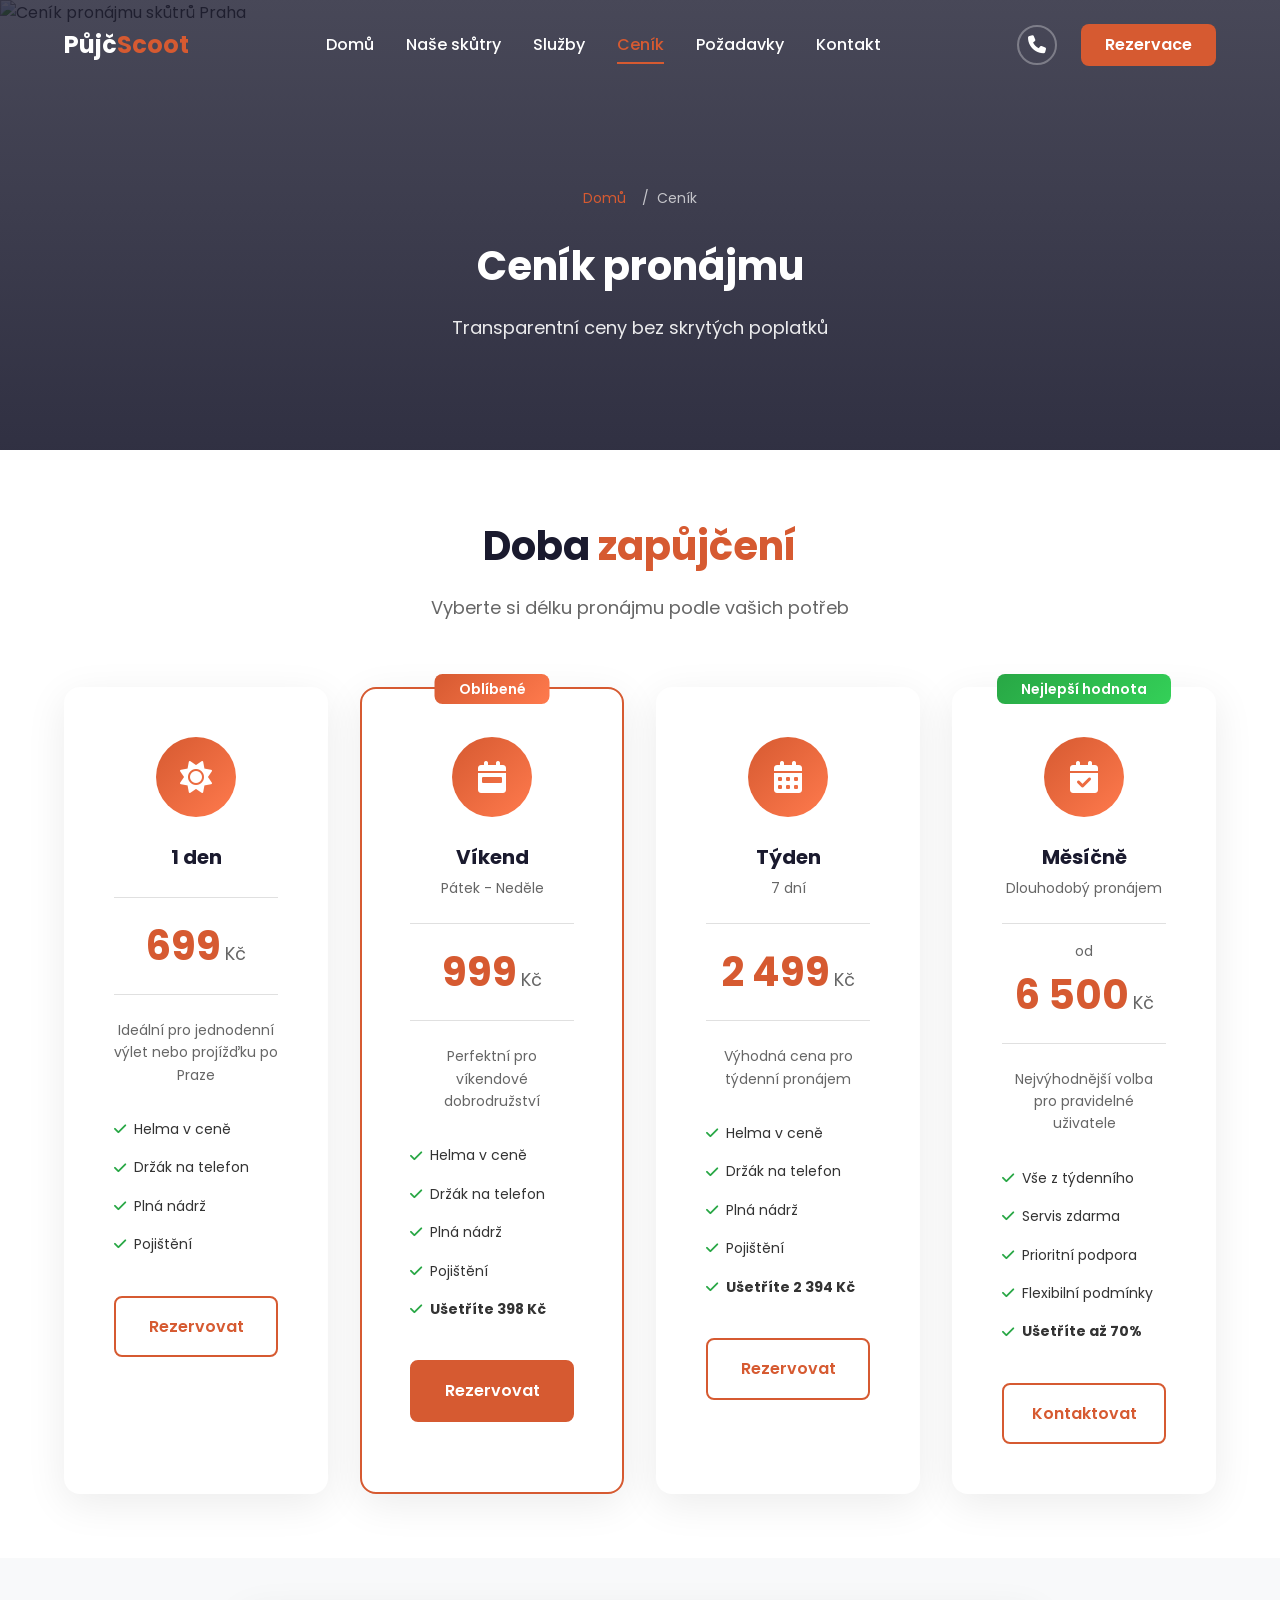
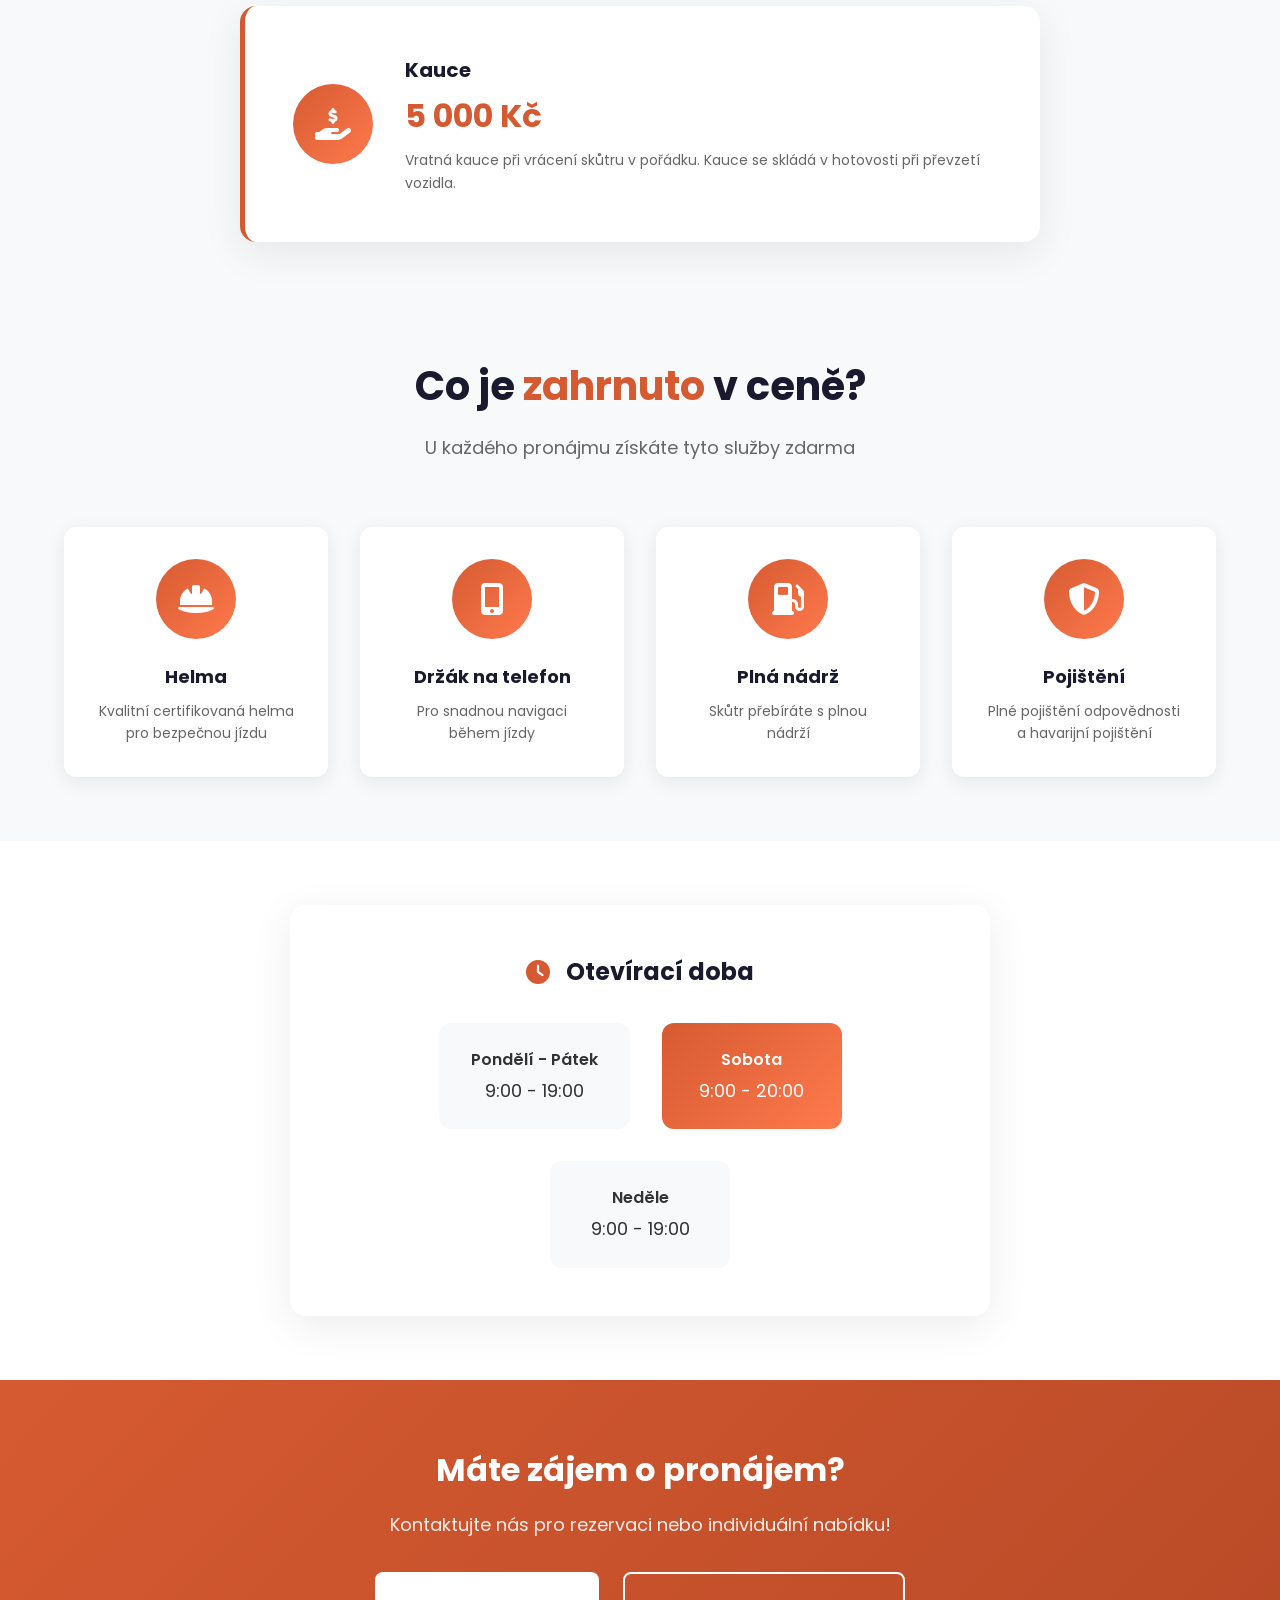
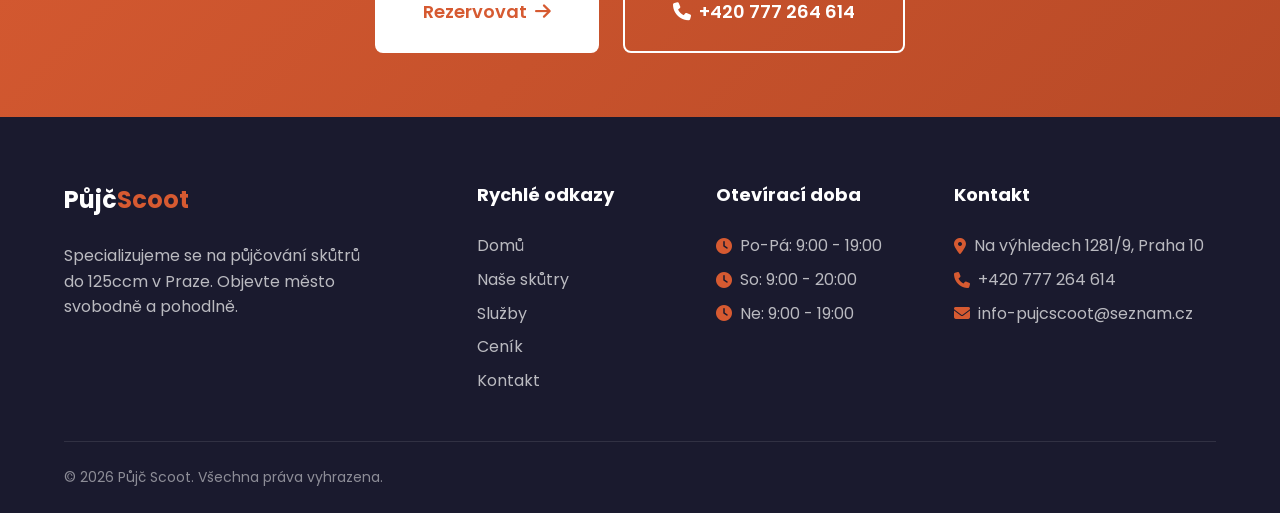
==== cenik.html @ ec06f7f7 "Initial commit: Půjč Scoot website with SEO optimization" ====
<!DOCTYPE html>
<html lang="cs">
<head>
    <meta charset="UTF-8">
    <meta name="viewport" content="width=device-width, initial-scale=1.0">
    
    <!-- SEO Meta Tags -->
    <title>Ceník | Pronájem skůtrů Praha - Ceny od 699 Kč/den | Půjč Scoot</title>
    <meta name="description" content="Ceník pronájmu skůtrů v Praze. 1 den 699 Kč, víkend 999 Kč, týden 2499 Kč. Helma, držák na telefon a plná nádrž v ceně. Kauce 5000 Kč vratná.">
    <meta name="keywords" content="ceník půjčovna skůtrů, cena pronájem skůtru Praha, kolik stojí půjčení skůtru, skůtr cena za den">
    <meta name="author" content="Půjč Scoot">
    <meta name="robots" content="index, follow">
    <link rel="canonical" href="https://pujcscoot.cz/cenik.html">
    
    <!-- Open Graph / Facebook -->
    <meta property="og:type" content="website">
    <meta property="og:url" content="https://pujcscoot.cz/cenik.html">
    <meta property="og:title" content="Ceník | Pronájem skůtrů Praha - Půjč Scoot">
    <meta property="og:description" content="Ceník pronájmu skůtrů v Praze. Od 699 Kč/den. Helma a držák na telefon v ceně.">
    <meta property="og:image" content="https://images.pexels.com/photos/2549941/pexels-photo-2549941.jpeg">
    <meta property="og:locale" content="cs_CZ">
    
    <!-- Twitter -->
    <meta name="twitter:card" content="summary_large_image">
    <meta name="twitter:title" content="Ceník | Pronájem skůtrů Praha">
    <meta name="twitter:description" content="Ceník pronájmu skůtrů v Praze. Od 699 Kč/den.">
    <meta name="twitter:image" content="https://images.pexels.com/photos/2549941/pexels-photo-2549941.jpeg">
    
    <!-- Structured Data -->
    <script type="application/ld+json">
    {
        "@context": "https://schema.org",
        "@type": "PriceSpecification",
        "name": "Ceník pronájmu skůtrů",
        "priceCurrency": "CZK",
        "price": "699",
        "description": "Cena pronájmu skůtru na 1 den",
        "validFrom": "2024-01-01"
    }
    </script>
    
    <script type="application/ld+json">
    {
        "@context": "https://schema.org",
        "@type": "OfferCatalog",
        "name": "Ceník pronájmu skůtrů Půjč Scoot",
        "itemListElement": [
            {
                "@type": "Offer",
                "name": "Denní pronájem",
                "price": "699",
                "priceCurrency": "CZK",
                "description": "Pronájem skůtru na 1 den"
            },
            {
                "@type": "Offer",
                "name": "Víkendový pronájem",
                "price": "999",
                "priceCurrency": "CZK",
                "description": "Pronájem skůtru na víkend (Pá-Ne)"
            },
            {
                "@type": "Offer",
                "name": "Týdenní pronájem",
                "price": "2499",
                "priceCurrency": "CZK",
                "description": "Pronájem skůtru na týden"
            },
            {
                "@type": "Offer",
                "name": "Měsíční pronájem",
                "price": "6500",
                "priceCurrency": "CZK",
                "description": "Dlouhodobý měsíční pronájem skůtru"
            }
        ]
    }
    </script>
    
    <link rel="stylesheet" href="css/style.css">
    <link rel="stylesheet" href="css/animations.css">
    <link rel="stylesheet" href="css/responsive.css">
    <link href="https://fonts.googleapis.com/css2?family=Poppins:wght@300;400;500;600;700;800&display=swap" rel="stylesheet">
    <link rel="stylesheet" href="https://cdnjs.cloudflare.com/ajax/libs/font-awesome/6.4.0/css/all.min.css">
</head>
<body>
    <!-- Preloader -->
    <div id="preloader">
        <div class="loader">
            <i class="fas fa-motorcycle"></i>
        </div>
    </div>

    <!-- Navigation -->
    <nav class="navbar scrolled" id="navbar">
        <div class="nav-container">
            <a href="index.html" class="logo">
                <span class="logo-text">Půjč</span><span class="logo-highlight">Scoot</span>
            </a>
            <ul class="nav-menu" id="navMenu">
                <li><a href="index.html" class="nav-link">Domů</a></li>
                <li><a href="skutry.html" class="nav-link">Naše skůtry</a></li>
                <li><a href="sluzby.html" class="nav-link">Služby</a></li>
                <li><a href="cenik.html" class="nav-link active">Ceník</a></li>
                <li><a href="pozadavky.html" class="nav-link">Požadavky</a></li>
                <li><a href="kontakt.html" class="nav-link">Kontakt</a></li>
            </ul>
            <div class="nav-icons">
                <a href="tel:+420777264614" class="phone-link">
                    <i class="fas fa-phone"></i>
                </a>
                <a href="kontakt.html" class="nav-cta">Rezervace</a>
            </div>
            <div class="hamburger" id="hamburger">
                <span></span>
                <span></span>
                <span></span>
            </div>
        </div>
    </nav>

    <!-- Page Header -->
    <section class="page-header">
        <div class="page-header-bg">
            <img src="https://images.pexels.com/photos/2549941/pexels-photo-2549941.jpeg?auto=compress&cs=tinysrgb&w=1920" alt="Ceník pronájmu skůtrů Praha">
            <div class="page-header-overlay"></div>
        </div>
        <div class="page-header-content">
            <nav class="breadcrumb" aria-label="Breadcrumb">
                <ol itemscope itemtype="https://schema.org/BreadcrumbList">
                    <li itemprop="itemListElement" itemscope itemtype="https://schema.org/ListItem">
                        <a itemprop="item" href="index.html"><span itemprop="name">Domů</span></a>
                        <meta itemprop="position" content="1">
                    </li>
                    <li itemprop="itemListElement" itemscope itemtype="https://schema.org/ListItem">
                        <span itemprop="name">Ceník</span>
                        <meta itemprop="position" content="2">
                    </li>
                </ol>
            </nav>
            <h1><span class="highlight">Ceník</span> pronájmu</h1>
            <p>Transparentní ceny bez skrytých poplatků</p>
        </div>
    </section>

    <!-- Pricing Section -->
    <section class="pricing-section">
        <div class="container">
            <div class="section-header">
                <h2 class="section-title">Doba <span class="highlight">zapůjčení</span></h2>
                <p class="section-subtitle">Vyberte si délku pronájmu podle vašich potřeb</p>
            </div>
            
            <div class="pricing-grid">
                <!-- 1 Day -->
                <article class="pricing-card" data-aos="fade-up">
                    <div class="pricing-icon">
                        <i class="fas fa-sun"></i>
                    </div>
                    <h3 class="pricing-title">1 den</h3>
                    <div class="pricing-price">
                        <span class="price-amount">699</span>
                        <span class="price-currency">Kč</span>
                    </div>
                    <p class="pricing-description">Ideální pro jednodenní výlet nebo projížďku po Praze</p>
                    <ul class="pricing-features">
                        <li><i class="fas fa-check"></i> Helma v ceně</li>
                        <li><i class="fas fa-check"></i> Držák na telefon</li>
                        <li><i class="fas fa-check"></i> Plná nádrž</li>
                        <li><i class="fas fa-check"></i> Pojištění</li>
                    </ul>
                    <a href="kontakt.html" class="btn btn-rent">Rezervovat</a>
                </article>

                <!-- Weekend -->
                <article class="pricing-card featured" data-aos="fade-up" data-aos-delay="100">
                    <div class="pricing-badge">Oblíbené</div>
                    <div class="pricing-icon">
                        <i class="fas fa-calendar-week"></i>
                    </div>
                    <h3 class="pricing-title">Víkend</h3>
                    <p class="pricing-subtitle">Pátek - Neděle</p>
                    <div class="pricing-price">
                        <span class="price-amount">999</span>
                        <span class="price-currency">Kč</span>
                    </div>
                    <p class="pricing-description">Perfektní pro víkendové dobrodružství</p>
                    <ul class="pricing-features">
                        <li><i class="fas fa-check"></i> Helma v ceně</li>
                        <li><i class="fas fa-check"></i> Držák na telefon</li>
                        <li><i class="fas fa-check"></i> Plná nádrž</li>
                        <li><i class="fas fa-check"></i> Pojištění</li>
                        <li><i class="fas fa-check"></i> <strong>Ušetříte 398 Kč</strong></li>
                    </ul>
                    <a href="kontakt.html" class="btn btn-rent btn-featured">Rezervovat</a>
                </article>

                <!-- Week -->
                <article class="pricing-card" data-aos="fade-up" data-aos-delay="200">
                    <div class="pricing-icon">
                        <i class="fas fa-calendar-alt"></i>
                    </div>
                    <h3 class="pricing-title">Týden</h3>
                    <p class="pricing-subtitle">7 dní</p>
                    <div class="pricing-price">
                        <span class="price-amount">2 499</span>
                        <span class="price-currency">Kč</span>
                    </div>
                    <p class="pricing-description">Výhodná cena pro týdenní pronájem</p>
                    <ul class="pricing-features">
                        <li><i class="fas fa-check"></i> Helma v ceně</li>
                        <li><i class="fas fa-check"></i> Držák na telefon</li>
                        <li><i class="fas fa-check"></i> Plná nádrž</li>
                        <li><i class="fas fa-check"></i> Pojištění</li>
                        <li><i class="fas fa-check"></i> <strong>Ušetříte 2 394 Kč</strong></li>
                    </ul>
                    <a href="kontakt.html" class="btn btn-rent">Rezervovat</a>
                </article>

                <!-- Month -->
                <article class="pricing-card" data-aos="fade-up" data-aos-delay="300">
                    <div class="pricing-badge best-value">Nejlepší hodnota</div>
                    <div class="pricing-icon">
                        <i class="fas fa-calendar-check"></i>
                    </div>
                    <h3 class="pricing-title">Měsíčně</h3>
                    <p class="pricing-subtitle">Dlouhodobý pronájem</p>
                    <div class="pricing-price">
                        <span class="price-from">od</span>
                        <span class="price-amount">6 500</span>
                        <span class="price-currency">Kč</span>
                    </div>
                    <p class="pricing-description">Nejvýhodnější volba pro pravidelné uživatele</p>
                    <ul class="pricing-features">
                        <li><i class="fas fa-check"></i> Vše z týdenního</li>
                        <li><i class="fas fa-check"></i> Servis zdarma</li>
                        <li><i class="fas fa-check"></i> Prioritní podpora</li>
                        <li><i class="fas fa-check"></i> Flexibilní podmínky</li>
                        <li><i class="fas fa-check"></i> <strong>Ušetříte až 70%</strong></li>
                    </ul>
                    <a href="kontakt.html" class="btn btn-rent">Kontaktovat</a>
                </article>
            </div>
        </div>
    </section>

    <!-- Deposit Info Section -->
    <section class="deposit-section">
        <div class="container">
            <div class="deposit-wrapper">
                <div class="deposit-info" data-aos="fade-right">
                    <div class="deposit-icon">
                        <i class="fas fa-hand-holding-usd"></i>
                    </div>
                    <div class="deposit-content">
                        <h2>Kauce</h2>
                        <div class="deposit-amount">5 000 Kč</div>
                        <p>Vratná kauce při vrácení skůtru v pořádku. Kauce se skládá v hotovosti při převzetí vozidla.</p>
                    </div>
                </div>
            </div>
        </div>
    </section>

    <!-- What's Included Section -->
    <section class="included-section">
        <div class="container">
            <div class="section-header">
                <h2 class="section-title">Co je <span class="highlight">zahrnuto</span> v ceně?</h2>
                <p class="section-subtitle">U každého pronájmu získáte tyto služby zdarma</p>
            </div>
            <div class="included-grid">
                <div class="included-item" data-aos="fade-up">
                    <div class="included-icon">
                        <i class="fas fa-helmet-safety"></i>
                    </div>
                    <h3>Helma</h3>
                    <p>Kvalitní certifikovaná helma pro bezpečnou jízdu</p>
                </div>
                <div class="included-item" data-aos="fade-up" data-aos-delay="100">
                    <div class="included-icon">
                        <i class="fas fa-mobile-alt"></i>
                    </div>
                    <h3>Držák na telefon</h3>
                    <p>Pro snadnou navigaci během jízdy</p>
                </div>
                <div class="included-item" data-aos="fade-up" data-aos-delay="200">
                    <div class="included-icon">
                        <i class="fas fa-gas-pump"></i>
                    </div>
                    <h3>Plná nádrž</h3>
                    <p>Skůtr přebíráte s plnou nádrží</p>
                </div>
                <div class="included-item" data-aos="fade-up" data-aos-delay="300">
                    <div class="included-icon">
                        <i class="fas fa-shield-alt"></i>
                    </div>
                    <h3>Pojištění</h3>
                    <p>Plné pojištění odpovědnosti a havarijní pojištění</p>
                </div>
            </div>
        </div>
    </section>

    <!-- Opening Hours -->
    <section class="hours-section">
        <div class="container">
            <div class="hours-wrapper">
                <div class="hours-content" data-aos="fade-up">
                    <h2><i class="fas fa-clock"></i> Otevírací doba</h2>
                    <div class="hours-grid">
                        <div class="hours-item">
                            <span class="day">Pondělí - Pátek</span>
                            <span class="time">9:00 - 19:00</span>
                        </div>
                        <div class="hours-item highlight">
                            <span class="day">Sobota</span>
                            <span class="time">9:00 - 20:00</span>
                        </div>
                        <div class="hours-item">
                            <span class="day">Neděle</span>
                            <span class="time">9:00 - 19:00</span>
                        </div>
                    </div>
                </div>
            </div>
        </div>
    </section>

    <!-- CTA Section -->
    <section class="cta-section">
        <div class="container">
            <div class="cta-content">
                <h2>Máte zájem o pronájem?</h2>
                <p>Kontaktujte nás pro rezervaci nebo individuální nabídku!</p>
                <div class="cta-buttons">
                    <a href="kontakt.html" class="btn btn-primary btn-large">Rezervovat <i class="fas fa-arrow-right"></i></a>
                    <a href="tel:+420777264614" class="btn btn-secondary btn-large"><i class="fas fa-phone"></i> +420 777 264 614</a>
                </div>
            </div>
        </div>
    </section>

    <!-- Footer -->
    <footer class="footer">
        <div class="container">
            <div class="footer-content">
                <div class="footer-brand">
                    <a href="index.html" class="logo">
                        <span class="logo-text">Půjč</span><span class="logo-highlight">Scoot</span>
                    </a>
                    <p>Specializujeme se na půjčování skůtrů do 125ccm v Praze. Objevte město svobodně a pohodlně.</p>
                </div>
                <div class="footer-links">
                    <h4>Rychlé odkazy</h4>
                    <ul>
                        <li><a href="index.html">Domů</a></li>
                        <li><a href="skutry.html">Naše skůtry</a></li>
                        <li><a href="sluzby.html">Služby</a></li>
                        <li><a href="cenik.html">Ceník</a></li>
                        <li><a href="kontakt.html">Kontakt</a></li>
                    </ul>
                </div>
                <div class="footer-hours">
                    <h4>Otevírací doba</h4>
                    <p><i class="fas fa-clock"></i> Po-Pá: 9:00 - 19:00</p>
                    <p><i class="fas fa-clock"></i> So: 9:00 - 20:00</p>
                    <p><i class="fas fa-clock"></i> Ne: 9:00 - 19:00</p>
                </div>
                <div class="footer-contact">
                    <h4>Kontakt</h4>
                    <p><i class="fas fa-map-marker-alt"></i> Na výhledech 1281/9, Praha 10</p>
                    <p><i class="fas fa-phone"></i> <a href="tel:+420777264614">+420 777 264 614</a></p>
                    <p><i class="fas fa-envelope"></i> <a href="mailto:info-pujcscoot@seznam.cz">info-pujcscoot@seznam.cz</a></p>
                </div>
            </div>
            <div class="footer-bottom">
                <p>&copy; 2026 Půjč Scoot. Všechna práva vyhrazena.</p>
            </div>
        </div>
    </footer>

    <!-- Back to Top Button -->
    <button class="back-to-top" id="backToTop">
        <i class="fas fa-chevron-up"></i>
    </button>

    <script src="js/main.js"></script>
    <script src="js/animations.js"></script>
</body>
</html>
---- css/style.css ----
/* ============================================
   GLOBAL STYLES & VARIABLES
   ============================================ */

:root {
    /* Colors */
    --primary-color: #d65a31;
    --primary-dark: #b84a27;
    --primary-light: #ff7a4d;
    --secondary-color: #1a1a2e;
    --accent-color: #16213e;
    --text-color: #333333;
    --text-light: #666666;
    --text-muted: #999999;
    --white: #ffffff;
    --light-bg: #f8f9fa;
    --border-color: #e0e0e0;
    --success-color: #28a745;
    --shadow-light: rgba(0, 0, 0, 0.08);
    --shadow-medium: rgba(0, 0, 0, 0.15);
    --shadow-dark: rgba(0, 0, 0, 0.25);

    /* Typography */
    --font-family: 'Poppins', sans-serif;
    --font-size-xs: 0.75rem;
    --font-size-sm: 0.875rem;
    --font-size-base: 1rem;
    --font-size-lg: 1.125rem;
    --font-size-xl: 1.25rem;
    --font-size-2xl: 1.5rem;
    --font-size-3xl: 2rem;
    --font-size-4xl: 2.5rem;
    --font-size-5xl: 3rem;

    /* Spacing */
    --spacing-xs: 0.25rem;
    --spacing-sm: 0.5rem;
    --spacing-md: 1rem;
    --spacing-lg: 1.5rem;
    --spacing-xl: 2rem;
    --spacing-2xl: 3rem;
    --spacing-3xl: 4rem;

    /* Border Radius */
    --radius-sm: 4px;
    --radius-md: 8px;
    --radius-lg: 12px;
    --radius-xl: 16px;
    --radius-full: 50%;

    /* Transitions */
    --transition-fast: 0.2s ease;
    --transition-base: 0.3s ease;
    --transition-slow: 0.5s ease;

    /* Container */
    --container-max: 1200px;
    --container-padding: 1.5rem;
}

/* Reset & Base */
*,
*::before,
*::after {
    margin: 0;
    padding: 0;
    box-sizing: border-box;
}

html {
    scroll-behavior: smooth;
    font-size: 16px;
}

body {
    font-family: var(--font-family);
    font-size: var(--font-size-base);
    line-height: 1.6;
    color: var(--text-color);
    background-color: var(--white);
    overflow-x: hidden;
}

img {
    max-width: 100%;
    height: auto;
    display: block;
}

a {
    text-decoration: none;
    color: inherit;
    transition: var(--transition-base);
}

ul {
    list-style: none;
}

button {
    cursor: pointer;
    border: none;
    outline: none;
    font-family: inherit;
}

input,
textarea {
    font-family: inherit;
    font-size: inherit;
    border: none;
    outline: none;
}

/* Container */
.container {
    width: 100%;
    max-width: var(--container-max);
    margin: 0 auto;
    padding: 0 var(--container-padding);
}

/* Section Header */
.section-header {
    text-align: center;
    margin-bottom: var(--spacing-3xl);
}

.section-title {
    font-size: var(--font-size-4xl);
    font-weight: 700;
    color: var(--secondary-color);
    margin-bottom: var(--spacing-md);
}

.section-title .highlight {
    color: var(--primary-color);
}

.section-subtitle {
    font-size: var(--font-size-lg);
    color: var(--text-light);
}

/* Buttons */
.btn {
    display: inline-flex;
    align-items: center;
    justify-content: center;
    gap: var(--spacing-sm);
    padding: var(--spacing-md) var(--spacing-xl);
    font-size: var(--font-size-base);
    font-weight: 600;
    border-radius: var(--radius-md);
    transition: var(--transition-base);
    cursor: pointer;
}

.btn-primary {
    background-color: var(--primary-color);
    color: var(--white);
}

.btn-primary:hover {
    background-color: var(--primary-dark);
    transform: translateY(-2px);
    box-shadow: 0 8px 25px rgba(214, 90, 49, 0.35);
}

.btn-secondary {
    background-color: transparent;
    color: var(--white);
    border: 2px solid var(--white);
}

.btn-secondary:hover {
    background-color: var(--white);
    color: var(--secondary-color);
}

/* ============================================
   PRELOADER
   ============================================ */

#preloader {
    position: fixed;
    top: 0;
    left: 0;
    width: 100%;
    height: 100%;
    background: var(--secondary-color);
    display: flex;
    align-items: center;
    justify-content: center;
    z-index: 9999;
    transition: opacity 0.5s ease, visibility 0.5s ease;
}

#preloader.hidden {
    opacity: 0;
    visibility: hidden;
}

.loader {
    font-size: 3rem;
    color: var(--primary-color);
    animation: pulse 1s ease-in-out infinite;
}

@keyframes pulse {
    0%, 100% { transform: scale(1); opacity: 1; }
    50% { transform: scale(1.2); opacity: 0.7; }
}

/* ============================================
   NAVIGATION
   ============================================ */

.navbar {
    position: fixed;
    top: 0;
    left: 0;
    width: 100%;
    z-index: 1000;
    padding: var(--spacing-lg) 0;
    transition: var(--transition-base);
}

.navbar.scrolled {
    background-color: var(--white);
    box-shadow: 0 2px 20px var(--shadow-light);
    padding: var(--spacing-md) 0;
}

.navbar.scrolled .logo-text,
.navbar.scrolled .nav-link {
    color: var(--secondary-color);
}

.navbar.scrolled .nav-link:hover,
.navbar.scrolled .nav-link.active {
    color: var(--primary-color);
}

.nav-container {
    max-width: var(--container-max);
    margin: 0 auto;
    padding: 0 var(--container-padding);
    display: flex;
    align-items: center;
    justify-content: space-between;
}

.logo {
    font-size: var(--font-size-2xl);
    font-weight: 700;
    display: flex;
    align-items: center;
}

.logo-text {
    color: var(--white);
    transition: var(--transition-base);
}

.logo-highlight {
    color: var(--primary-color);
}

.nav-menu {
    display: flex;
    align-items: center;
    gap: var(--spacing-xl);
}

.nav-link {
    color: var(--white);
    font-weight: 500;
    position: relative;
    padding: var(--spacing-sm) 0;
}

.nav-link::after {
    content: '';
    position: absolute;
    bottom: 0;
    left: 0;
    width: 0;
    height: 2px;
    background-color: var(--primary-color);
    transition: var(--transition-base);
}

.nav-link:hover::after,
.nav-link.active::after {
    width: 100%;
}

.nav-link:hover,
.nav-link.active {
    color: var(--primary-color);
}

.nav-icons {
    display: flex;
    align-items: center;
    gap: var(--spacing-lg);
}

.phone-link {
    color: var(--white);
    font-size: var(--font-size-lg);
    width: 40px;
    height: 40px;
    border-radius: var(--radius-full);
    display: flex;
    align-items: center;
    justify-content: center;
    border: 2px solid rgba(255, 255, 255, 0.3);
    transition: var(--transition-base);
}

.navbar.scrolled .phone-link {
    color: var(--secondary-color);
    border-color: var(--border-color);
}

.phone-link:hover {
    background-color: var(--primary-color);
    border-color: var(--primary-color);
    color: var(--white);
}

.nav-cta {
    background-color: var(--primary-color);
    color: var(--white);
    padding: var(--spacing-sm) var(--spacing-lg);
    border-radius: var(--radius-md);
    font-weight: 600;
}

.nav-cta:hover {
    background-color: var(--primary-dark);
    transform: translateY(-2px);
}

.hamburger {
    display: none;
    flex-direction: column;
    gap: 5px;
    cursor: pointer;
    z-index: 1001;
}

.hamburger span {
    width: 25px;
    height: 3px;
    background-color: var(--white);
    border-radius: 3px;
    transition: var(--transition-base);
}

.navbar.scrolled .hamburger span {
    background-color: var(--secondary-color);
}

.hamburger.active span:nth-child(1) {
    transform: rotate(45deg) translate(6px, 6px);
}

.hamburger.active span:nth-child(2) {
    opacity: 0;
}

.hamburger.active span:nth-child(3) {
    transform: rotate(-45deg) translate(6px, -6px);
}

/* ============================================
   HERO SECTION
   ============================================ */

.hero {
    position: relative;
    min-height: 100vh;
    display: flex;
    flex-direction: column;
    justify-content: center;
    padding-top: 80px;
    overflow: hidden;
}

.hero-bg {
    position: absolute;
    top: 0;
    left: 0;
    width: 100%;
    height: 100%;
    z-index: -1;
}

.hero-image {
    width: 100%;
    height: 100%;
    object-fit: cover;
}

.hero-overlay {
    position: absolute;
    top: 0;
    left: 0;
    width: 100%;
    height: 100%;
    background: linear-gradient(135deg, rgba(26, 26, 46, 0.85) 0%, rgba(22, 33, 62, 0.7) 100%);
}

.hero-content {
    max-width: var(--container-max);
    margin: 0 auto;
    padding: 0 var(--container-padding);
    text-align: left;
    color: var(--white);
    margin-bottom: var(--spacing-3xl);
}

.hero-title {
    font-size: clamp(2.5rem, 6vw, 4.5rem);
    font-weight: 800;
    line-height: 1.1;
    margin-bottom: var(--spacing-lg);
}

.hero-title .highlight {
    color: var(--primary-color);
}

.hero-subtitle {
    font-size: var(--font-size-xl);
    color: rgba(255, 255, 255, 0.8);
    margin-bottom: var(--spacing-xl);
    max-width: 600px;
}

.hero-buttons {
    display: flex;
    gap: var(--spacing-lg);
    flex-wrap: wrap;
}

/* Booking Bar */
.booking-bar {
    background-color: var(--white);
    border-radius: var(--radius-xl);
    box-shadow: 0 20px 60px var(--shadow-medium);
    max-width: 900px;
    margin: 0 auto;
    position: relative;
    bottom: -30px;
}

.booking-tabs {
    display: flex;
    border-bottom: 1px solid var(--border-color);
}

.booking-tab {
    flex: 1;
    padding: var(--spacing-lg);
    background: none;
    font-weight: 600;
    color: var(--text-light);
    transition: var(--transition-base);
    position: relative;
}

.booking-tab::after {
    content: '';
    position: absolute;
    bottom: -1px;
    left: 0;
    width: 100%;
    height: 3px;
    background-color: var(--primary-color);
    transform: scaleX(0);
    transition: var(--transition-base);
}

.booking-tab.active {
    color: var(--primary-color);
}

.booking-tab.active::after {
    transform: scaleX(1);
}

.booking-tab:hover {
    color: var(--primary-color);
}

.booking-form {
    display: flex;
    align-items: flex-end;
    gap: var(--spacing-lg);
    padding: var(--spacing-xl);
    flex-wrap: wrap;
}

.booking-form .form-group {
    flex: 1;
    min-width: 150px;
}

.booking-form label {
    display: flex;
    align-items: center;
    gap: var(--spacing-sm);
    font-size: var(--font-size-sm);
    color: var(--text-light);
    margin-bottom: var(--spacing-sm);
}

.booking-form label i {
    color: var(--primary-color);
}

.booking-form input {
    width: 100%;
    padding: var(--spacing-md);
    border: 2px solid var(--border-color);
    border-radius: var(--radius-md);
    font-size: var(--font-size-base);
    transition: var(--transition-base);
}

.booking-form input:focus {
    border-color: var(--primary-color);
}

.btn-search {
    background-color: var(--primary-color);
    color: var(--white);
    padding: var(--spacing-md) var(--spacing-xl);
    border-radius: var(--radius-md);
    font-weight: 600;
    display: flex;
    align-items: center;
    gap: var(--spacing-sm);
    white-space: nowrap;
}

.btn-search:hover {
    background-color: var(--primary-dark);
    transform: translateY(-2px);
    box-shadow: 0 8px 25px rgba(214, 90, 49, 0.35);
}

/* ============================================
   FLEET SECTION
   ============================================ */

.fleet {
    padding: calc(var(--spacing-3xl) * 2) 0 var(--spacing-3xl);
    background-color: var(--light-bg);
}

.fleet-grid {
    display: grid;
    grid-template-columns: repeat(auto-fit, minmax(320px, 1fr));
    gap: var(--spacing-xl);
}

.scooter-card {
    background-color: var(--white);
    border-radius: var(--radius-xl);
    overflow: hidden;
    box-shadow: 0 10px 40px var(--shadow-light);
    transition: var(--transition-base);
    position: relative;
}

.scooter-card:hover {
    transform: translateY(-10px);
    box-shadow: 0 20px 60px var(--shadow-medium);
}

.scooter-card.featured {
    border: 2px solid var(--primary-color);
}

.card-badge {
    position: absolute;
    top: var(--spacing-lg);
    left: var(--spacing-lg);
    background-color: var(--secondary-color);
    color: var(--white);
    padding: var(--spacing-xs) var(--spacing-md);
    border-radius: var(--radius-md);
    font-size: var(--font-size-sm);
    font-weight: 600;
    z-index: 1;
}

.card-badge.hot {
    background-color: var(--primary-color);
}

.card-image {
    height: 220px;
    overflow: hidden;
    display: flex;
    align-items: center;
    justify-content: center;
    background-color: var(--light-bg);
}

.card-image img {
    width: 100%;
    height: 100%;
    object-fit: cover;
    transition: var(--transition-slow);
}

.scooter-card:hover .card-image img {
    transform: scale(1.05);
}

.card-content {
    padding: var(--spacing-xl);
}

.card-title {
    font-size: var(--font-size-xl);
    font-weight: 700;
    color: var(--secondary-color);
    margin-bottom: var(--spacing-xs);
}

.card-category {
    display: inline-block;
    color: var(--primary-color);
    font-size: var(--font-size-sm);
    font-weight: 600;
    text-transform: uppercase;
    margin-bottom: var(--spacing-md);
}

.card-specs {
    display: flex;
    flex-wrap: wrap;
    gap: var(--spacing-md);
    padding: var(--spacing-md) 0;
    border-top: 1px solid var(--border-color);
    border-bottom: 1px solid var(--border-color);
    margin-bottom: var(--spacing-md);
}

.spec {
    display: flex;
    align-items: center;
    gap: var(--spacing-sm);
    font-size: var(--font-size-sm);
    color: var(--text-light);
}

.spec i {
    color: var(--primary-color);
}

.card-footer {
    display: flex;
    justify-content: space-between;
    align-items: center;
    margin-bottom: var(--spacing-lg);
}

.card-rating {
    color: #ffc107;
    font-size: var(--font-size-sm);
}

.card-price {
    text-align: right;
}

.card-price .price {
    font-size: var(--font-size-2xl);
    font-weight: 700;
    color: var(--secondary-color);
}

.card-price .period {
    font-size: var(--font-size-sm);
    color: var(--text-light);
}

.btn-rent {
    width: 100%;
    background-color: transparent;
    color: var(--primary-color);
    border: 2px solid var(--primary-color);
    padding: var(--spacing-md);
    font-weight: 600;
    border-radius: var(--radius-md);
}

.btn-rent:hover,
.btn-rent.btn-featured {
    background-color: var(--primary-color);
    color: var(--white);
}

.btn-rent.btn-featured:hover {
    background-color: var(--primary-dark);
}

/* ============================================
   SERVICES SECTION
   ============================================ */

.services {
    padding: var(--spacing-3xl) 0;
    background-color: var(--white);
}

.services-grid {
    display: grid;
    grid-template-columns: repeat(auto-fit, minmax(280px, 1fr));
    gap: var(--spacing-xl);
}

.service-card {
    background-color: var(--white);
    border-radius: var(--radius-xl);
    padding: var(--spacing-2xl);
    text-align: center;
    box-shadow: 0 10px 40px var(--shadow-light);
    transition: var(--transition-base);
    border: 2px solid transparent;
}

.service-card:hover {
    transform: translateY(-5px);
    border-color: var(--primary-color);
}

.service-card.highlight-card {
    background-color: var(--secondary-color);
    color: var(--white);
}

.service-icon {
    width: 80px;
    height: 80px;
    margin: 0 auto var(--spacing-lg);
    background-color: rgba(214, 90, 49, 0.1);
    border-radius: var(--radius-full);
    display: flex;
    align-items: center;
    justify-content: center;
}

.service-icon i {
    font-size: 2rem;
    color: var(--primary-color);
}

.highlight-card .service-icon {
    background-color: rgba(255, 255, 255, 0.1);
}

.highlight-card .service-icon i {
    color: var(--white);
}

.service-card h3 {
    font-size: var(--font-size-xl);
    font-weight: 700;
    margin-bottom: var(--spacing-md);
}

.service-card p {
    color: var(--text-light);
    margin-bottom: var(--spacing-lg);
}

.highlight-card p {
    color: rgba(255, 255, 255, 0.8);
}

.service-features {
    text-align: left;
}

.service-features li {
    display: flex;
    align-items: center;
    gap: var(--spacing-sm);
    padding: var(--spacing-sm) 0;
    color: var(--text-light);
}

.highlight-card .service-features li {
    color: rgba(255, 255, 255, 0.8);
}

.service-features i {
    color: var(--success-color);
}

/* ============================================
   REQUIREMENTS SECTION
   ============================================ */

.requirements {
    padding: var(--spacing-3xl) 0;
    background-color: var(--light-bg);
}

.requirements-wrapper {
    display: grid;
    grid-template-columns: 1fr 1fr;
    gap: var(--spacing-3xl);
    align-items: center;
}

.requirements-content .section-title {
    text-align: left;
    margin-bottom: var(--spacing-2xl);
}

.requirements-list {
    display: flex;
    flex-direction: column;
    gap: var(--spacing-lg);
}

.requirement-item {
    display: flex;
    align-items: flex-start;
    gap: var(--spacing-lg);
    padding: var(--spacing-lg);
    background-color: var(--white);
    border-radius: var(--radius-lg);
    box-shadow: 0 5px 20px var(--shadow-light);
    transition: var(--transition-base);
}

.requirement-item:hover {
    transform: translateX(10px);
    box-shadow: 0 10px 30px var(--shadow-medium);
}

.requirement-icon {
    width: 50px;
    height: 50px;
    background-color: rgba(214, 90, 49, 0.1);
    border-radius: var(--radius-md);
    display: flex;
    align-items: center;
    justify-content: center;
    flex-shrink: 0;
}

.requirement-icon i {
    font-size: 1.25rem;
    color: var(--primary-color);
}

.requirement-text h4 {
    font-size: var(--font-size-lg);
    font-weight: 600;
    color: var(--secondary-color);
    margin-bottom: var(--spacing-xs);
}

.requirement-text p {
    color: var(--text-light);
    font-size: var(--font-size-sm);
}

.requirements-image {
    position: relative;
}

.requirements-image img {
    border-radius: var(--radius-xl);
    box-shadow: 0 20px 60px var(--shadow-medium);
}

.floating-card {
    position: absolute;
    bottom: -30px;
    left: -30px;
    background-color: var(--white);
    padding: var(--spacing-lg);
    border-radius: var(--radius-lg);
    box-shadow: 0 15px 40px var(--shadow-medium);
    display: flex;
    align-items: center;
    gap: var(--spacing-md);
    animation: float 3s ease-in-out infinite;
}

@keyframes float {
    0%, 100% { transform: translateY(0); }
    50% { transform: translateY(-10px); }
}

.floating-icon {
    width: 50px;
    height: 50px;
    background-color: var(--primary-color);
    border-radius: var(--radius-full);
    display: flex;
    align-items: center;
    justify-content: center;
}

.floating-icon i {
    color: var(--white);
    font-size: 1.25rem;
}

.floating-number {
    display: block;
    font-size: var(--font-size-2xl);
    font-weight: 700;
    color: var(--secondary-color);
}

.floating-label {
    font-size: var(--font-size-sm);
    color: var(--text-light);
}

/* ============================================
   ADVANTAGES SECTION
   ============================================ */

.advantages {
    padding: var(--spacing-3xl) 0;
    background-color: var(--white);
}

.advantages-grid {
    display: grid;
    grid-template-columns: repeat(4, 1fr);
    gap: var(--spacing-xl);
}

.advantage-card {
    text-align: center;
    padding: var(--spacing-2xl);
    border-radius: var(--radius-xl);
    background-color: var(--white);
    border: 2px solid var(--border-color);
    transition: var(--transition-base);
}

.advantage-card:hover,
.advantage-card.active {
    background-color: var(--secondary-color);
    border-color: var(--secondary-color);
    transform: translateY(-5px);
}

.advantage-card:hover *,
.advantage-card.active * {
    color: var(--white);
}

.advantage-icon {
    width: 70px;
    height: 70px;
    margin: 0 auto var(--spacing-lg);
    background-color: rgba(214, 90, 49, 0.1);
    border-radius: var(--radius-full);
    display: flex;
    align-items: center;
    justify-content: center;
}

.advantage-card:hover .advantage-icon,
.advantage-card.active .advantage-icon {
    background-color: rgba(255, 255, 255, 0.1);
}

.advantage-icon i {
    font-size: 1.75rem;
    color: var(--primary-color);
}

.advantage-card h3 {
    font-size: var(--font-size-lg);
    font-weight: 600;
    margin-bottom: var(--spacing-sm);
    color: var(--secondary-color);
}

.advantage-card p {
    color: var(--text-light);
    font-size: var(--font-size-sm);
}

/* ============================================
   TESTIMONIALS SECTION
   ============================================ */

.testimonials {
    padding: var(--spacing-3xl) 0;
    background-color: var(--light-bg);
}

.testimonials-slider {
    position: relative;
    max-width: 700px;
    margin: 0 auto;
    overflow: hidden;
}

.testimonial-card {
    display: none;
    opacity: 0;
    transition: opacity var(--transition-slow);
}

.testimonial-card.active {
    display: block;
    opacity: 1;
}

.testimonial-content {
    background-color: var(--white);
    padding: var(--spacing-2xl);
    border-radius: var(--radius-xl);
    box-shadow: 0 10px 40px var(--shadow-light);
    text-align: center;
}

.quote-icon {
    font-size: 2.5rem;
    color: var(--primary-color);
    opacity: 0.3;
    margin-bottom: var(--spacing-md);
}

.testimonial-content p {
    font-size: var(--font-size-xl);
    color: var(--text-color);
    font-style: italic;
    margin-bottom: var(--spacing-xl);
    line-height: 1.8;
}

.testimonial-author {
    display: flex;
    align-items: center;
    justify-content: center;
    gap: var(--spacing-md);
}

.author-avatar {
    width: 60px;
    height: 60px;
    background-color: var(--primary-color);
    border-radius: var(--radius-full);
    display: flex;
    align-items: center;
    justify-content: center;
}

.author-avatar i {
    color: var(--white);
    font-size: 1.5rem;
}

.author-info h4 {
    font-weight: 600;
    color: var(--secondary-color);
}

.author-info span {
    font-size: var(--font-size-sm);
    color: var(--text-light);
}

.testimonial-dots {
    display: flex;
    justify-content: center;
    gap: var(--spacing-sm);
    margin-top: var(--spacing-xl);
}

.dot {
    width: 12px;
    height: 12px;
    border-radius: var(--radius-full);
    background-color: var(--border-color);
    cursor: pointer;
    transition: var(--transition-base);
}

.dot.active,
.dot:hover {
    background-color: var(--primary-color);
}

/* ============================================
   CONTACT SECTION
   ============================================ */

.contact {
    padding: var(--spacing-3xl) 0;
    background-color: var(--white);
}

.contact-wrapper {
    display: grid;
    grid-template-columns: 1fr 1fr;
    gap: var(--spacing-3xl);
}

.contact-info .section-title {
    text-align: left;
    margin-bottom: var(--spacing-md);
}

.contact-subtitle {
    color: var(--text-light);
    margin-bottom: var(--spacing-2xl);
}

.contact-details {
    margin-bottom: var(--spacing-2xl);
}

.contact-item {
    display: flex;
    align-items: flex-start;
    gap: var(--spacing-lg);
    margin-bottom: var(--spacing-lg);
}

.contact-icon {
    width: 50px;
    height: 50px;
    background-color: rgba(214, 90, 49, 0.1);
    border-radius: var(--radius-md);
    display: flex;
    align-items: center;
    justify-content: center;
    flex-shrink: 0;
}

.contact-icon i {
    color: var(--primary-color);
    font-size: 1.25rem;
}

.contact-text h4 {
    font-weight: 600;
    color: var(--secondary-color);
    margin-bottom: var(--spacing-xs);
}

.contact-text p,
.contact-text a {
    color: var(--text-light);
}

.contact-text a:hover {
    color: var(--primary-color);
}

.social-links {
    display: flex;
    gap: var(--spacing-md);
}

.social-link {
    width: 45px;
    height: 45px;
    background-color: var(--light-bg);
    border-radius: var(--radius-full);
    display: flex;
    align-items: center;
    justify-content: center;
    color: var(--text-light);
    transition: var(--transition-base);
}

.social-link:hover {
    background-color: var(--primary-color);
    color: var(--white);
    transform: translateY(-3px);
}

.contact-form-wrapper {
    background-color: var(--light-bg);
    padding: var(--spacing-2xl);
    border-radius: var(--radius-xl);
}

.contact-form .form-row {
    display: grid;
    grid-template-columns: 1fr 1fr;
    gap: var(--spacing-lg);
}

.contact-form .form-group {
    margin-bottom: var(--spacing-lg);
}

.contact-form label {
    display: block;
    font-weight: 500;
    color: var(--secondary-color);
    margin-bottom: var(--spacing-sm);
}

.contact-form input,
.contact-form textarea {
    width: 100%;
    padding: var(--spacing-md);
    border: 2px solid var(--border-color);
    border-radius: var(--radius-md);
    background-color: var(--white);
    transition: var(--transition-base);
}

.contact-form input:focus,
.contact-form textarea:focus {
    border-color: var(--primary-color);
}

.contact-form textarea {
    resize: vertical;
    min-height: 120px;
}

.btn-submit {
    width: 100%;
    background-color: var(--primary-color);
    color: var(--white);
    padding: var(--spacing-md) var(--spacing-xl);
    border-radius: var(--radius-md);
    font-weight: 600;
    display: flex;
    align-items: center;
    justify-content: center;
    gap: var(--spacing-sm);
}

.btn-submit:hover {
    background-color: var(--primary-dark);
    transform: translateY(-2px);
    box-shadow: 0 8px 25px rgba(214, 90, 49, 0.35);
}

/* ============================================
   FOOTER
   ============================================ */

.footer {
    background-color: var(--secondary-color);
    color: var(--white);
    padding: var(--spacing-3xl) 0 var(--spacing-lg);
}

.footer-content {
    display: grid;
    grid-template-columns: 2fr 1fr 1fr;
    gap: var(--spacing-3xl);
    padding-bottom: var(--spacing-2xl);
    border-bottom: 1px solid rgba(255, 255, 255, 0.1);
}

.footer-brand .logo {
    margin-bottom: var(--spacing-lg);
}

.footer-brand p {
    color: rgba(255, 255, 255, 0.7);
    max-width: 300px;
}

.footer-links h4,
.footer-contact h4 {
    font-size: var(--font-size-lg);
    margin-bottom: var(--spacing-lg);
}

.footer-links ul {
    display: flex;
    flex-direction: column;
    gap: var(--spacing-sm);
}

.footer-links a {
    color: rgba(255, 255, 255, 0.7);
    transition: var(--transition-base);
}

.footer-links a:hover {
    color: var(--primary-color);
    padding-left: var(--spacing-sm);
}

.footer-contact p {
    display: flex;
    align-items: center;
    gap: var(--spacing-sm);
    color: rgba(255, 255, 255, 0.7);
    margin-bottom: var(--spacing-sm);
}

.footer-contact i {
    color: var(--primary-color);
}

.footer-bottom {
    text-align: center;
    padding-top: var(--spacing-lg);
}

.footer-bottom p {
    color: rgba(255, 255, 255, 0.5);
    font-size: var(--font-size-sm);
}

/* ============================================
   BACK TO TOP BUTTON
   ============================================ */

.back-to-top {
    position: fixed;
    bottom: 30px;
    right: 30px;
    width: 50px;
    height: 50px;
    background-color: var(--primary-color);
    color: var(--white);
    border-radius: var(--radius-full);
    display: flex;
    align-items: center;
    justify-content: center;
    font-size: 1.25rem;
    box-shadow: 0 5px 20px rgba(214, 90, 49, 0.4);
    opacity: 0;
    visibility: hidden;
    transform: translateY(20px);
    transition: var(--transition-base);
    z-index: 999;
}

.back-to-top.visible {
    opacity: 1;
    visibility: visible;
    transform: translateY(0);
}

.back-to-top:hover {
    background-color: var(--primary-dark);
    transform: translateY(-5px);
}

/* ============================================
   PAGE HEADER (Subpages)
   ============================================ */

.page-header {
    position: relative;
    height: 50vh;
    min-height: 400px;
    display: flex;
    align-items: center;
    justify-content: center;
    overflow: hidden;
}

.page-header-bg {
    position: absolute;
    top: 0;
    left: 0;
    width: 100%;
    height: 100%;
}

.page-header-bg img {
    width: 100%;
    height: 100%;
    object-fit: cover;
}

.page-header-overlay {
    position: absolute;
    top: 0;
    left: 0;
    width: 100%;
    height: 100%;
    background: linear-gradient(to bottom, rgba(26, 26, 46, 0.8), rgba(26, 26, 46, 0.9));
}

.page-header-content {
    position: relative;
    z-index: 2;
    text-align: center;
    color: var(--white);
    padding-top: 80px;
}

.page-header-content h1 {
    font-size: var(--font-size-4xl);
    font-weight: 700;
    margin-bottom: var(--spacing-md);
}

.page-header-content p {
    font-size: var(--font-size-lg);
    opacity: 0.9;
}

/* Breadcrumb */
.breadcrumb {
    margin-bottom: var(--spacing-lg);
}

.breadcrumb ol {
    display: flex;
    justify-content: center;
    align-items: center;
    gap: var(--spacing-sm);
}

.breadcrumb li {
    display: flex;
    align-items: center;
    gap: var(--spacing-sm);
    color: rgba(255, 255, 255, 0.7);
    font-size: var(--font-size-sm);
}

.breadcrumb li:not(:last-child)::after {
    content: '/';
    margin-left: var(--spacing-sm);
}

.breadcrumb a {
    color: var(--primary-color);
    transition: var(--transition-base);
}

.breadcrumb a:hover {
    color: var(--white);
}

/* ============================================
   QUICK INFO SECTION
   ============================================ */

.quick-info {
    padding: var(--spacing-3xl) 0;
    background-color: var(--light-bg);
}

.quick-info-grid {
    display: grid;
    grid-template-columns: repeat(4, 1fr);
    gap: var(--spacing-xl);
}

.quick-info-item {
    text-align: center;
    padding: var(--spacing-xl);
    background: var(--white);
    border-radius: var(--radius-lg);
    box-shadow: 0 5px 20px var(--shadow-light);
    transition: var(--transition-base);
}

.quick-info-item:hover {
    transform: translateY(-5px);
    box-shadow: 0 10px 30px var(--shadow-medium);
}

.quick-icon {
    width: 70px;
    height: 70px;
    margin: 0 auto var(--spacing-md);
    background: linear-gradient(135deg, var(--primary-color), var(--primary-light));
    border-radius: var(--radius-full);
    display: flex;
    align-items: center;
    justify-content: center;
}

.quick-icon i {
    font-size: 1.75rem;
    color: var(--white);
}

.quick-info-item h3 {
    font-size: var(--font-size-xl);
    color: var(--secondary-color);
    margin-bottom: var(--spacing-xs);
}

.quick-info-item p {
    color: var(--text-light);
    font-size: var(--font-size-sm);
}

/* ============================================
   HERO FEATURES
   ============================================ */

.hero-features {
    display: flex;
    justify-content: center;
    gap: var(--spacing-xl);
    margin-top: var(--spacing-xl);
}

.hero-feature {
    display: flex;
    align-items: center;
    gap: var(--spacing-sm);
    color: var(--white);
    font-size: var(--font-size-sm);
}

.hero-feature i {
    color: var(--primary-color);
    font-size: 1.25rem;
}

/* ============================================
   SECTION CTA
   ============================================ */

.section-cta {
    text-align: center;
    margin-top: var(--spacing-3xl);
}

/* ============================================
   CTA SECTION
   ============================================ */

.cta-section {
    background: linear-gradient(135deg, var(--primary-color), var(--primary-dark));
    padding: var(--spacing-3xl) 0;
    text-align: center;
}

.cta-content h2 {
    font-size: var(--font-size-3xl);
    color: var(--white);
    margin-bottom: var(--spacing-md);
}

.cta-content p {
    color: rgba(255, 255, 255, 0.9);
    font-size: var(--font-size-lg);
    margin-bottom: var(--spacing-xl);
}

.cta-buttons {
    display: flex;
    justify-content: center;
    gap: var(--spacing-lg);
    flex-wrap: wrap;
}

.cta-section .btn-primary {
    background-color: var(--white);
    color: var(--primary-color);
}

.cta-section .btn-primary:hover {
    background-color: var(--secondary-color);
    color: var(--white);
}

.cta-section .btn-secondary {
    border-color: var(--white);
    color: var(--white);
}

.cta-section .btn-secondary:hover {
    background-color: var(--white);
    color: var(--primary-color);
}

/* ============================================
   CONTACT PREVIEW SECTION
   ============================================ */

.contact-preview {
    padding: var(--spacing-3xl) 0;
    background-color: var(--light-bg);
}

.contact-preview-grid {
    display: grid;
    grid-template-columns: 1fr 1fr;
    gap: var(--spacing-3xl);
    align-items: center;
}

.contact-preview-info h2 {
    font-size: var(--font-size-3xl);
    color: var(--secondary-color);
    margin-bottom: var(--spacing-md);
}

.contact-preview-info > p {
    color: var(--text-light);
    margin-bottom: var(--spacing-xl);
}

.contact-preview-items {
    display: flex;
    flex-direction: column;
    gap: var(--spacing-lg);
    margin-bottom: var(--spacing-xl);
}

.contact-preview-item {
    display: flex;
    align-items: flex-start;
    gap: var(--spacing-md);
}

.contact-preview-item i {
    width: 45px;
    height: 45px;
    background-color: var(--primary-color);
    color: var(--white);
    border-radius: var(--radius-full);
    display: flex;
    align-items: center;
    justify-content: center;
    flex-shrink: 0;
}

.contact-preview-item strong {
    display: block;
    color: var(--secondary-color);
    margin-bottom: var(--spacing-xs);
}

.contact-preview-item p {
    color: var(--text-light);
    margin: 0;
}

.contact-preview-item a {
    color: var(--text-light);
    transition: var(--transition-base);
}

.contact-preview-item a:hover {
    color: var(--primary-color);
}

.contact-preview-image {
    border-radius: var(--radius-xl);
    overflow: hidden;
    box-shadow: 0 20px 50px var(--shadow-medium);
}

.contact-preview-image img {
    width: 100%;
    height: 100%;
    object-fit: cover;
}

/* ============================================
   FLEET INFO
   ============================================ */

.fleet-info {
    margin-top: var(--spacing-3xl);
    padding: var(--spacing-2xl);
    background-color: var(--light-bg);
    border-radius: var(--radius-xl);
    text-align: center;
}

.fleet-info h2 {
    font-size: var(--font-size-2xl);
    color: var(--secondary-color);
    margin-bottom: var(--spacing-md);
}

.fleet-info > p {
    color: var(--text-light);
    max-width: 800px;
    margin: 0 auto var(--spacing-xl);
}

.fleet-features {
    display: flex;
    justify-content: center;
    gap: var(--spacing-xl);
    flex-wrap: wrap;
}

.fleet-features .feature {
    display: flex;
    align-items: center;
    gap: var(--spacing-sm);
    padding: var(--spacing-md) var(--spacing-lg);
    background-color: var(--white);
    border-radius: var(--radius-md);
    box-shadow: 0 3px 10px var(--shadow-light);
}

.fleet-features .feature i {
    color: var(--primary-color);
    font-size: 1.25rem;
}

/* ============================================
   INCLUDED SECTION
   ============================================ */

.included-section {
    padding: var(--spacing-3xl) 0;
    background-color: var(--light-bg);
}

.included-grid {
    display: grid;
    grid-template-columns: repeat(4, 1fr);
    gap: var(--spacing-xl);
}

.included-item {
    text-align: center;
    padding: var(--spacing-xl);
    background: var(--white);
    border-radius: var(--radius-lg);
    box-shadow: 0 5px 20px var(--shadow-light);
    transition: var(--transition-base);
}

.included-item:hover {
    transform: translateY(-5px);
    box-shadow: 0 10px 30px var(--shadow-medium);
}

.included-icon {
    width: 80px;
    height: 80px;
    margin: 0 auto var(--spacing-lg);
    background: linear-gradient(135deg, var(--primary-color), var(--primary-light));
    border-radius: var(--radius-full);
    display: flex;
    align-items: center;
    justify-content: center;
}

.included-icon i {
    font-size: 2rem;
    color: var(--white);
}

.included-item h3 {
    font-size: var(--font-size-lg);
    color: var(--secondary-color);
    margin-bottom: var(--spacing-sm);
}

.included-item p {
    color: var(--text-light);
    font-size: var(--font-size-sm);
}

/* ============================================
   FAQ SECTION
   ============================================ */

.faq-section {
    padding: var(--spacing-3xl) 0;
}

.faq-grid {
    display: grid;
    grid-template-columns: repeat(2, 1fr);
    gap: var(--spacing-xl);
}

.faq-item {
    padding: var(--spacing-xl);
    background-color: var(--white);
    border-radius: var(--radius-lg);
    box-shadow: 0 5px 20px var(--shadow-light);
    transition: var(--transition-base);
}

.faq-item:hover {
    transform: translateY(-3px);
    box-shadow: 0 10px 30px var(--shadow-medium);
}

.faq-item h3 {
    font-size: var(--font-size-base);
    color: var(--secondary-color);
    margin-bottom: var(--spacing-md);
    display: flex;
    align-items: center;
    gap: var(--spacing-sm);
}

.faq-item h3 i {
    color: var(--primary-color);
}

.faq-item p {
    color: var(--text-light);
    font-size: var(--font-size-sm);
    line-height: 1.7;
}

/* ============================================
   MAP SECTION
   ============================================ */

.map-section {
    padding: var(--spacing-3xl) 0;
    background-color: var(--light-bg);
}

.map-container {
    border-radius: var(--radius-xl);
    overflow: hidden;
    box-shadow: 0 10px 40px var(--shadow-medium);
}

.map-container iframe {
    display: block;
}

/* ============================================
   SERVICE CARD ENHANCEMENTS
   ============================================ */

.service-card {
    position: relative;
}

.service-badge {
    position: absolute;
    top: -10px;
    right: 20px;
    background: linear-gradient(135deg, var(--primary-color), var(--primary-light));
    color: var(--white);
    padding: var(--spacing-xs) var(--spacing-md);
    border-radius: var(--radius-md);
    font-size: var(--font-size-xs);
    font-weight: 600;
    text-transform: uppercase;
}

.service-price {
    text-align: center;
    margin: var(--spacing-lg) 0;
    padding: var(--spacing-md) 0;
    border-top: 1px solid var(--border-color);
    border-bottom: 1px solid var(--border-color);
}

.service-price .from {
    font-size: var(--font-size-sm);
    color: var(--text-light);
}

.service-price .amount {
    font-size: var(--font-size-3xl);
    font-weight: 700;
    color: var(--primary-color);
}

.service-price .period {
    font-size: var(--font-size-sm);
    color: var(--text-light);
}

/* ============================================
   FOOTER ENHANCEMENTS
   ============================================ */

.footer-content {
    grid-template-columns: 2fr 1fr 1fr 1.5fr;
}

.footer-services h4 {
    font-size: var(--font-size-lg);
    margin-bottom: var(--spacing-lg);
}

.footer-services ul {
    display: flex;
    flex-direction: column;
    gap: var(--spacing-sm);
}

.footer-services a {
    color: rgba(255, 255, 255, 0.7);
    transition: var(--transition-base);
}

.footer-services a:hover {
    color: var(--primary-color);
    padding-left: var(--spacing-sm);
}

.footer-bottom {
    display: flex;
    justify-content: space-between;
    align-items: center;
    flex-wrap: wrap;
    gap: var(--spacing-md);
}

.footer-bottom-links {
    display: flex;
    gap: var(--spacing-lg);
}

.footer-bottom-links a {
    color: rgba(255, 255, 255, 0.5);
    font-size: var(--font-size-sm);
    transition: var(--transition-base);
}

.footer-bottom-links a:hover {
    color: var(--primary-color);
}

/* ============================================
   BUTTON LARGE
   ============================================ */

.btn-large {
    padding: var(--spacing-lg) var(--spacing-2xl);
    font-size: var(--font-size-lg);
}

/* ============================================
   CONTACT NOTE
   ============================================ */

.contact-note {
    display: block;
    font-size: var(--font-size-xs);
    color: var(--primary-color);
    margin-top: var(--spacing-xs);
}

/* ============================================
   SELECT STYLING
   ============================================ */

.contact-form select {
    width: 100%;
    padding: var(--spacing-md);
    border: 2px solid var(--border-color);
    border-radius: var(--radius-md);
    background-color: var(--white);
    transition: var(--transition-base);
    cursor: pointer;
    appearance: none;
    background-image: url("data:image/svg+xml,%3Csvg xmlns='http://www.w3.org/2000/svg' width='12' height='12' viewBox='0 0 12 12'%3E%3Cpath fill='%23666' d='M6 8L1 3h10z'/%3E%3C/svg%3E");
    background-repeat: no-repeat;
    background-position: right 15px center;
}

.contact-form select:focus {
    border-color: var(--primary-color);
}

/* ============================================
   SCREEN READER ONLY
   ============================================ */

.sr-only {
    position: absolute;
    width: 1px;
    height: 1px;
    padding: 0;
    margin: -1px;
    overflow: hidden;
    clip: rect(0, 0, 0, 0);
    white-space: nowrap;
    border: 0;
}

/* ============================================
   TESTIMONIAL RATING
   ============================================ */

.testimonial-rating {
    margin-top: var(--spacing-md);
}

.testimonial-rating i {
    color: #ffc107;
    font-size: var(--font-size-sm);
}

/* ============================================
   PRICING SECTION
   ============================================ */

.pricing-section {
    padding: var(--spacing-3xl) 0;
}

.pricing-grid {
    display: grid;
    grid-template-columns: repeat(4, 1fr);
    gap: var(--spacing-xl);
}

.pricing-card {
    position: relative;
    background: var(--white);
    border-radius: var(--radius-xl);
    padding: var(--spacing-2xl);
    text-align: center;
    box-shadow: 0 10px 40px var(--shadow-light);
    transition: var(--transition-base);
    border: 2px solid transparent;
}

.pricing-card:hover {
    transform: translateY(-10px);
    box-shadow: 0 20px 50px var(--shadow-medium);
}

.pricing-card.featured {
    border-color: var(--primary-color);
    transform: scale(1.05);
}

.pricing-card.featured:hover {
    transform: scale(1.05) translateY(-10px);
}

.pricing-badge {
    position: absolute;
    top: -15px;
    left: 50%;
    transform: translateX(-50%);
    background: linear-gradient(135deg, var(--primary-color), var(--primary-light));
    color: var(--white);
    padding: var(--spacing-xs) var(--spacing-lg);
    border-radius: var(--radius-md);
    font-size: var(--font-size-sm);
    font-weight: 600;
    white-space: nowrap;
}

.pricing-badge.best-value {
    background: linear-gradient(135deg, var(--success-color), #34d058);
}

.pricing-icon {
    width: 80px;
    height: 80px;
    margin: 0 auto var(--spacing-lg);
    background: linear-gradient(135deg, var(--primary-color), var(--primary-light));
    border-radius: var(--radius-full);
    display: flex;
    align-items: center;
    justify-content: center;
}

.pricing-icon i {
    font-size: 2rem;
    color: var(--white);
}

.pricing-title {
    font-size: var(--font-size-xl);
    color: var(--secondary-color);
    margin-bottom: var(--spacing-xs);
}

.pricing-subtitle {
    font-size: var(--font-size-sm);
    color: var(--text-light);
    margin-bottom: var(--spacing-md);
}

.pricing-price {
    margin: var(--spacing-lg) 0;
    padding: var(--spacing-md) 0;
    border-top: 1px solid var(--border-color);
    border-bottom: 1px solid var(--border-color);
}

.pricing-price .price-from {
    font-size: var(--font-size-sm);
    color: var(--text-light);
    display: block;
}

.pricing-price .price-amount {
    font-size: var(--font-size-4xl);
    font-weight: 700;
    color: var(--primary-color);
}

.pricing-price .price-currency {
    font-size: var(--font-size-lg);
    color: var(--text-light);
}

.pricing-description {
    font-size: var(--font-size-sm);
    color: var(--text-light);
    margin-bottom: var(--spacing-lg);
    min-height: 40px;
}

.pricing-features {
    text-align: left;
    margin-bottom: var(--spacing-xl);
}

.pricing-features li {
    display: flex;
    align-items: center;
    gap: var(--spacing-sm);
    padding: var(--spacing-sm) 0;
    font-size: var(--font-size-sm);
    color: var(--text-color);
}

.pricing-features li i {
    color: var(--success-color);
    font-size: var(--font-size-sm);
}

.pricing-card .btn-rent {
    width: 100%;
}

/* ============================================
   DEPOSIT SECTION
   ============================================ */

.deposit-section {
    padding: var(--spacing-2xl) 0;
    background-color: var(--light-bg);
}

.deposit-wrapper {
    max-width: 800px;
    margin: 0 auto;
}

.deposit-info {
    display: flex;
    align-items: center;
    gap: var(--spacing-xl);
    background: var(--white);
    padding: var(--spacing-2xl);
    border-radius: var(--radius-xl);
    box-shadow: 0 10px 40px var(--shadow-light);
    border-left: 5px solid var(--primary-color);
}

.deposit-icon {
    width: 80px;
    height: 80px;
    background: linear-gradient(135deg, var(--primary-color), var(--primary-light));
    border-radius: var(--radius-full);
    display: flex;
    align-items: center;
    justify-content: center;
    flex-shrink: 0;
}

.deposit-icon i {
    font-size: 2rem;
    color: var(--white);
}

.deposit-content h2 {
    font-size: var(--font-size-xl);
    color: var(--secondary-color);
    margin-bottom: var(--spacing-xs);
}

.deposit-amount {
    font-size: var(--font-size-3xl);
    font-weight: 700;
    color: var(--primary-color);
    margin-bottom: var(--spacing-sm);
}

.deposit-content p {
    color: var(--text-light);
    font-size: var(--font-size-sm);
}

/* ============================================
   HOURS SECTION
   ============================================ */

.hours-section {
    padding: var(--spacing-3xl) 0;
}

.hours-wrapper {
    max-width: 700px;
    margin: 0 auto;
}

.hours-content {
    background: var(--white);
    padding: var(--spacing-2xl);
    border-radius: var(--radius-xl);
    box-shadow: 0 10px 40px var(--shadow-light);
    text-align: center;
}

.hours-content h2 {
    font-size: var(--font-size-2xl);
    color: var(--secondary-color);
    margin-bottom: var(--spacing-xl);
    display: flex;
    align-items: center;
    justify-content: center;
    gap: var(--spacing-md);
}

.hours-content h2 i {
    color: var(--primary-color);
}

.hours-grid {
    display: flex;
    justify-content: center;
    gap: var(--spacing-xl);
    flex-wrap: wrap;
}

.hours-item {
    padding: var(--spacing-lg) var(--spacing-xl);
    background: var(--light-bg);
    border-radius: var(--radius-lg);
    min-width: 180px;
}

.hours-item.highlight {
    background: linear-gradient(135deg, var(--primary-color), var(--primary-light));
    color: var(--white);
}

.hours-item .day {
    display: block;
    font-weight: 600;
    margin-bottom: var(--spacing-xs);
}

.hours-item .time {
    display: block;
    font-size: var(--font-size-lg);
}

.hours-item.highlight .day,
.hours-item.highlight .time {
    color: var(--white);
}

/* ============================================
   FOOTER HOURS
   ============================================ */

.footer-hours h4 {
    font-size: var(--font-size-lg);
    margin-bottom: var(--spacing-lg);
}

.footer-hours p {
    display: flex;
    align-items: center;
    gap: var(--spacing-sm);
    color: rgba(255, 255, 255, 0.7);
    margin-bottom: var(--spacing-sm);
}

.footer-hours i {
    color: var(--primary-color);
}
---- css/animations.css ----
/* ============================================
   ANIMATIONS
   ============================================ */

/* Fade Animations */
.animate-fade-up {
    opacity: 0;
    transform: translateY(30px);
    animation: fadeUp 0.8s ease forwards;
}

.animate-fade-down {
    opacity: 0;
    transform: translateY(-30px);
    animation: fadeDown 0.8s ease forwards;
}

.animate-fade-left {
    opacity: 0;
    transform: translateX(-30px);
    animation: fadeLeft 0.8s ease forwards;
}

.animate-fade-right {
    opacity: 0;
    transform: translateX(30px);
    animation: fadeRight 0.8s ease forwards;
}

.animate-slide-up {
    opacity: 0;
    transform: translateY(50px);
    animation: slideUp 0.8s ease forwards;
}

/* Animation Delays */
.delay-1 { animation-delay: 0.2s; }
.delay-2 { animation-delay: 0.4s; }
.delay-3 { animation-delay: 0.6s; }
.delay-4 { animation-delay: 0.8s; }
.delay-5 { animation-delay: 1s; }

/* Keyframes */
@keyframes fadeUp {
    to {
        opacity: 1;
        transform: translateY(0);
    }
}

@keyframes fadeDown {
    to {
        opacity: 1;
        transform: translateY(0);
    }
}

@keyframes fadeLeft {
    to {
        opacity: 1;
        transform: translateX(0);
    }
}

@keyframes fadeRight {
    to {
        opacity: 1;
        transform: translateX(0);
    }
}

@keyframes slideUp {
    to {
        opacity: 1;
        transform: translateY(0);
    }
}

/* Scroll Reveal Animations */
[data-aos] {
    opacity: 0;
    transition: all 0.6s ease;
}

[data-aos="fade-up"] {
    transform: translateY(40px);
}

[data-aos="fade-down"] {
    transform: translateY(-40px);
}

[data-aos="fade-left"] {
    transform: translateX(40px);
}

[data-aos="fade-right"] {
    transform: translateX(-40px);
}

[data-aos="zoom-in"] {
    transform: scale(0.9);
}

[data-aos="zoom-out"] {
    transform: scale(1.1);
}

[data-aos].aos-animate {
    opacity: 1;
    transform: translateY(0) translateX(0) scale(1);
}

/* Hover Animations */
.hover-lift {
    transition: transform 0.3s ease, box-shadow 0.3s ease;
}

.hover-lift:hover {
    transform: translateY(-10px);
    box-shadow: 0 20px 40px rgba(0, 0, 0, 0.15);
}

.hover-scale {
    transition: transform 0.3s ease;
}

.hover-scale:hover {
    transform: scale(1.05);
}

.hover-rotate {
    transition: transform 0.3s ease;
}

.hover-rotate:hover {
    transform: rotate(5deg);
}

/* Button Animations */
.btn {
    position: relative;
    overflow: hidden;
}

.btn::before {
    content: '';
    position: absolute;
    top: 50%;
    left: 50%;
    width: 0;
    height: 0;
    background: rgba(255, 255, 255, 0.2);
    border-radius: 50%;
    transform: translate(-50%, -50%);
    transition: width 0.6s ease, height 0.6s ease;
}

.btn:hover::before {
    width: 300px;
    height: 300px;
}

/* Icon Animations */
.icon-spin {
    animation: spin 2s linear infinite;
}

@keyframes spin {
    from { transform: rotate(0deg); }
    to { transform: rotate(360deg); }
}

.icon-bounce {
    animation: bounce 1s ease infinite;
}

@keyframes bounce {
    0%, 20%, 50%, 80%, 100% { transform: translateY(0); }
    40% { transform: translateY(-10px); }
    60% { transform: translateY(-5px); }
}

.icon-pulse {
    animation: iconPulse 1.5s ease infinite;
}

@keyframes iconPulse {
    0%, 100% { transform: scale(1); }
    50% { transform: scale(1.1); }
}

/* Card Animations */
.scooter-card,
.service-card,
.advantage-card {
    transition: transform 0.4s cubic-bezier(0.175, 0.885, 0.32, 1.275),
                box-shadow 0.4s ease;
}

/* Text Animations */
.text-shimmer {
    background: linear-gradient(90deg, 
        var(--primary-color) 0%, 
        var(--primary-light) 50%, 
        var(--primary-color) 100%);
    background-size: 200% auto;
    -webkit-background-clip: text;
    -webkit-text-fill-color: transparent;
    background-clip: text;
    animation: shimmer 3s linear infinite;
}

@keyframes shimmer {
    to {
        background-position: 200% center;
    }
}

/* Loading Animation */
.loading-dots {
    display: inline-flex;
    gap: 5px;
}

.loading-dots span {
    width: 8px;
    height: 8px;
    background-color: var(--primary-color);
    border-radius: 50%;
    animation: loadingDots 1.4s ease-in-out infinite both;
}

.loading-dots span:nth-child(1) { animation-delay: -0.32s; }
.loading-dots span:nth-child(2) { animation-delay: -0.16s; }
.loading-dots span:nth-child(3) { animation-delay: 0; }

@keyframes loadingDots {
    0%, 80%, 100% {
        transform: scale(0);
    }
    40% {
        transform: scale(1);
    }
}

/* Underline Animation */
.underline-animation {
    position: relative;
}

.underline-animation::after {
    content: '';
    position: absolute;
    bottom: 0;
    left: 0;
    width: 0;
    height: 2px;
    background-color: var(--primary-color);
    transition: width 0.3s ease;
}

.underline-animation:hover::after {
    width: 100%;
}

/* Parallax Effect */
.parallax {
    transform: translateZ(0);
    will-change: transform;
}

/* Stagger Animation for Lists */
.stagger-animation > * {
    opacity: 0;
    transform: translateY(20px);
}

.stagger-animation.animate > *:nth-child(1) { animation: fadeUp 0.5s ease 0.1s forwards; }
.stagger-animation.animate > *:nth-child(2) { animation: fadeUp 0.5s ease 0.2s forwards; }
.stagger-animation.animate > *:nth-child(3) { animation: fadeUp 0.5s ease 0.3s forwards; }
.stagger-animation.animate > *:nth-child(4) { animation: fadeUp 0.5s ease 0.4s forwards; }
.stagger-animation.animate > *:nth-child(5) { animation: fadeUp 0.5s ease 0.5s forwards; }

/* Floating Animation */
.float-animation {
    animation: floating 3s ease-in-out infinite;
}

@keyframes floating {
    0%, 100% {
        transform: translateY(0);
    }
    50% {
        transform: translateY(-15px);
    }
}

/* Gradient Animation */
.gradient-animation {
    background: linear-gradient(-45deg, 
        var(--primary-color), 
        var(--primary-light), 
        var(--secondary-color), 
        var(--accent-color));
    background-size: 400% 400%;
    animation: gradientShift 15s ease infinite;
}

@keyframes gradientShift {
    0% { background-position: 0% 50%; }
    50% { background-position: 100% 50%; }
    100% { background-position: 0% 50%; }
}

/* Entrance Animations for Page Load */
.page-enter {
    animation: pageEnter 0.6s ease forwards;
}

@keyframes pageEnter {
    from {
        opacity: 0;
        transform: translateY(20px);
    }
    to {
        opacity: 1;
        transform: translateY(0);
    }
}

/* Smooth Section Transitions */
section {
    opacity: 1;
    transform: translateY(0);
    transition: opacity 0.6s ease, transform 0.6s ease;
}

/* Input Focus Animation */
input:focus,
textarea:focus {
    animation: inputFocus 0.3s ease;
}

@keyframes inputFocus {
    0% { transform: scale(1); }
    50% { transform: scale(1.01); }
    100% { transform: scale(1); }
}

/* Menu Animation */
.nav-menu.active .nav-link {
    animation: menuItemEnter 0.4s ease forwards;
    opacity: 0;
}

.nav-menu.active .nav-link:nth-child(1) { animation-delay: 0.1s; }
.nav-menu.active .nav-link:nth-child(2) { animation-delay: 0.15s; }
.nav-menu.active .nav-link:nth-child(3) { animation-delay: 0.2s; }
.nav-menu.active .nav-link:nth-child(4) { animation-delay: 0.25s; }
.nav-menu.active .nav-link:nth-child(5) { animation-delay: 0.3s; }
.nav-menu.active .nav-link:nth-child(6) { animation-delay: 0.35s; }

@keyframes menuItemEnter {
    from {
        opacity: 0;
        transform: translateX(-20px);
    }
    to {
        opacity: 1;
        transform: translateX(0);
    }
}

/* Ripple Effect */
.ripple {
    position: relative;
    overflow: hidden;
}

.ripple-effect {
    position: absolute;
    border-radius: 50%;
    background: rgba(255, 255, 255, 0.4);
    transform: scale(0);
    animation: ripple 0.6s linear;
    pointer-events: none;
}

@keyframes ripple {
    to {
        transform: scale(4);
        opacity: 0;
    }
}
---- css/responsive.css ----
/* ============================================
   RESPONSIVE STYLES
   ============================================ */

/* Large Devices (Desktop) */
@media (max-width: 1200px) {
    :root {
        --container-max: 960px;
    }

    .hero-title {
        font-size: 3.5rem;
    }

    .advantages-grid {
        grid-template-columns: repeat(2, 1fr);
    }
}

/* Medium Devices (Tablets) */
@media (max-width: 992px) {
    :root {
        --container-max: 720px;
    }

    .section-title {
        font-size: var(--font-size-3xl);
    }

    /* Navigation */
    .nav-menu {
        position: fixed;
        top: 0;
        left: -100%;
        width: 80%;
        max-width: 400px;
        height: 100vh;
        background-color: var(--secondary-color);
        flex-direction: column;
        align-items: flex-start;
        padding: 100px 40px 40px;
        gap: var(--spacing-lg);
        transition: left 0.3s ease;
        box-shadow: 5px 0 30px var(--shadow-dark);
        z-index: 999;
    }

    .nav-menu.active {
        left: 0;
    }

    .nav-menu .nav-link {
        color: var(--white);
        font-size: var(--font-size-lg);
        width: 100%;
        padding: var(--spacing-md) 0;
        border-bottom: 1px solid rgba(255, 255, 255, 0.1);
    }

    .hamburger {
        display: flex;
    }

    .nav-cta {
        display: none;
    }

    /* Hero */
    .hero-title {
        font-size: 2.8rem;
    }

    .booking-bar {
        margin: 0 var(--spacing-lg);
    }

    .booking-form {
        flex-direction: column;
    }

    .booking-form .form-group {
        width: 100%;
    }

    /* Requirements */
    .requirements-wrapper {
        grid-template-columns: 1fr;
        gap: var(--spacing-2xl);
    }

    .requirements-image {
        order: -1;
    }

    .floating-card {
        bottom: 20px;
        left: 20px;
    }

    /* Advantages */
    .advantages-grid {
        grid-template-columns: repeat(2, 1fr);
    }

    /* Contact */
    .contact-wrapper {
        grid-template-columns: 1fr;
        gap: var(--spacing-2xl);
    }

    /* Footer */
    .footer-content {
        grid-template-columns: 1fr 1fr;
        gap: var(--spacing-2xl);
    }

    .footer-brand {
        grid-column: span 2;
    }
}

/* Small Devices (Landscape Phones) */
@media (max-width: 768px) {
    :root {
        --container-max: 540px;
        --spacing-3xl: 3rem;
    }

    .section-title {
        font-size: var(--font-size-2xl);
    }

    .section-subtitle {
        font-size: var(--font-size-base);
    }

    /* Navigation */
    .nav-container {
        padding: 0 var(--spacing-md);
    }

    .logo {
        font-size: var(--font-size-xl);
    }

    .phone-link {
        display: none;
    }

    /* Hero */
    .hero {
        min-height: auto;
        padding: 120px 0 80px;
    }

    .hero-title {
        font-size: 2.2rem;
    }

    .hero-subtitle {
        font-size: var(--font-size-base);
    }

    .hero-buttons {
        flex-direction: column;
        align-items: flex-start;
    }

    .hero-buttons .btn {
        width: 100%;
        justify-content: center;
    }

    .booking-bar {
        margin: var(--spacing-lg);
        bottom: 0;
    }

    .booking-tabs {
        flex-direction: column;
    }

    .booking-tab {
        padding: var(--spacing-md);
    }

    /* Fleet */
    .fleet {
        padding-top: var(--spacing-3xl);
    }

    .fleet-grid {
        grid-template-columns: 1fr;
    }

    .scooter-card.featured {
        order: -1;
    }

    /* Services */
    .services-grid {
        grid-template-columns: 1fr;
    }

    /* Requirements */
    .requirements-content .section-title {
        text-align: center;
    }

    .requirement-item {
        flex-direction: column;
        text-align: center;
    }

    .requirement-item:hover {
        transform: translateY(-5px);
    }

    .floating-card {
        position: relative;
        bottom: auto;
        left: auto;
        margin: var(--spacing-lg) auto 0;
        justify-content: center;
    }

    /* Advantages */
    .advantages-grid {
        grid-template-columns: 1fr;
    }

    /* Testimonials */
    .testimonial-content {
        padding: var(--spacing-xl);
    }

    .testimonial-content p {
        font-size: var(--font-size-lg);
    }

    /* Contact */
    .contact-info .section-title {
        text-align: center;
    }

    .contact-subtitle {
        text-align: center;
    }

    .contact-item {
        flex-direction: column;
        text-align: center;
    }

    .social-links {
        justify-content: center;
    }

    .contact-form .form-row {
        grid-template-columns: 1fr;
    }

    /* Footer */
    .footer-content {
        grid-template-columns: 1fr;
        text-align: center;
    }

    .footer-brand {
        grid-column: auto;
    }

    .footer-brand p {
        max-width: none;
    }

    .footer-contact p {
        justify-content: center;
    }

    /* Back to Top */
    .back-to-top {
        bottom: 20px;
        right: 20px;
        width: 45px;
        height: 45px;
    }
}

/* Extra Small Devices (Phones) */
@media (max-width: 576px) {
    :root {
        --container-padding: 1rem;
        --spacing-2xl: 2rem;
        --spacing-3xl: 2.5rem;
    }

    html {
        font-size: 14px;
    }

    .section-header {
        margin-bottom: var(--spacing-2xl);
    }

    /* Hero */
    .hero {
        padding: 100px 0 60px;
    }

    .hero-title {
        font-size: 1.8rem;
    }

    .hero-content {
        margin-bottom: var(--spacing-2xl);
    }

    .booking-bar {
        margin: var(--spacing-md);
        border-radius: var(--radius-lg);
    }

    .booking-form {
        padding: var(--spacing-lg);
    }

    /* Cards */
    .scooter-card {
        border-radius: var(--radius-lg);
    }

    .card-image {
        height: 180px;
    }

    .card-content {
        padding: var(--spacing-lg);
    }

    /* Service Cards */
    .service-card {
        padding: var(--spacing-xl);
    }

    /* Requirements */
    .requirement-item {
        padding: var(--spacing-md);
    }

    .requirement-icon {
        width: 45px;
        height: 45px;
    }

    /* Advantage Cards */
    .advantage-card {
        padding: var(--spacing-xl);
    }

    .advantage-icon {
        width: 60px;
        height: 60px;
    }

    /* Contact Form */
    .contact-form-wrapper {
        padding: var(--spacing-lg);
    }

    /* Footer */
    .footer {
        padding: var(--spacing-2xl) 0 var(--spacing-md);
    }
}

/* Very Small Devices */
@media (max-width: 375px) {
    html {
        font-size: 13px;
    }

    .hero-title {
        font-size: 1.6rem;
    }

    .btn {
        padding: var(--spacing-sm) var(--spacing-lg);
        font-size: var(--font-size-sm);
    }
}

/* Height-based queries for landscape phones */
@media (max-height: 600px) and (orientation: landscape) {
    .hero {
        min-height: auto;
        padding: 80px 0 40px;
    }

    .hero-title {
        font-size: 2rem;
    }

    .booking-bar {
        position: relative;
        bottom: 0;
    }
}

/* High DPI Screens */
@media (-webkit-min-device-pixel-ratio: 2), (min-resolution: 192dpi) {
    .hero-image {
        image-rendering: -webkit-optimize-contrast;
    }
}

/* Print Styles */
@media print {
    .navbar,
    .booking-bar,
    .back-to-top,
    .hamburger {
        display: none !important;
    }

    .hero {
        min-height: auto;
        padding: 20px 0;
    }

    .hero-bg {
        display: none;
    }

    .hero-content {
        color: #000;
    }

    section {
        padding: 20px 0;
        page-break-inside: avoid;
    }

    .scooter-card,
    .service-card,
    .advantage-card {
        box-shadow: none;
        border: 1px solid #ccc;
    }
}

/* Reduced Motion */
@media (prefers-reduced-motion: reduce) {
    *,
    *::before,
    *::after {
        animation-duration: 0.01ms !important;
        animation-iteration-count: 1 !important;
        transition-duration: 0.01ms !important;
    }

    html {
        scroll-behavior: auto;
    }

    .animate-fade-up,
    .animate-fade-down,
    .animate-fade-left,
    .animate-fade-right,
    .animate-slide-up {
        opacity: 1;
        transform: none;
    }

    [data-aos] {
        opacity: 1;
        transform: none;
    }
}

/* Dark Mode Support */
@media (prefers-color-scheme: dark) {
    /* Optional: Add dark mode styles here */
}

/* Touch Device Optimizations */
@media (hover: none) and (pointer: coarse) {
    .btn:hover,
    .scooter-card:hover,
    .service-card:hover,
    .advantage-card:hover,
    .requirement-item:hover {
        transform: none;
    }

    .nav-link::after {
        display: none;
    }
}

/* ============================================
   RESPONSIVE - NEW COMPONENTS
   ============================================ */

/* Large Devices */
@media (max-width: 1200px) {
    .quick-info-grid {
        grid-template-columns: repeat(2, 1fr);
    }

    .included-grid {
        grid-template-columns: repeat(2, 1fr);
    }

    .footer-content {
        grid-template-columns: repeat(2, 1fr);
        gap: var(--spacing-2xl);
    }
}

/* Medium Devices */
@media (max-width: 992px) {
    .page-header {
        height: 40vh;
        min-height: 350px;
    }

    .page-header-content h1 {
        font-size: var(--font-size-3xl);
    }

    .contact-preview-grid {
        grid-template-columns: 1fr;
        gap: var(--spacing-2xl);
    }

    .contact-preview-image {
        order: -1;
    }

    .hero-features {
        flex-direction: column;
        gap: var(--spacing-md);
    }

    .cta-buttons {
        flex-direction: column;
        align-items: center;
    }

    .faq-grid {
        grid-template-columns: 1fr;
    }

    .fleet-features {
        flex-direction: column;
        align-items: center;
    }
}

/* Small Devices */
@media (max-width: 768px) {
    .page-header {
        height: 35vh;
        min-height: 300px;
    }

    .page-header-content h1 {
        font-size: var(--font-size-2xl);
    }

    .page-header-content p {
        font-size: var(--font-size-base);
    }

    .breadcrumb li {
        font-size: var(--font-size-xs);
    }

    .quick-info-grid {
        grid-template-columns: 1fr 1fr;
        gap: var(--spacing-md);
    }

    .quick-info-item {
        padding: var(--spacing-lg);
    }

    .quick-icon {
        width: 50px;
        height: 50px;
    }

    .quick-icon i {
        font-size: 1.25rem;
    }

    .quick-info-item h3 {
        font-size: var(--font-size-base);
    }

    .included-grid {
        grid-template-columns: 1fr 1fr;
        gap: var(--spacing-md);
    }

    .included-item {
        padding: var(--spacing-lg);
    }

    .included-icon {
        width: 60px;
        height: 60px;
    }

    .cta-content h2 {
        font-size: var(--font-size-2xl);
    }

    .footer-content {
        grid-template-columns: 1fr;
        text-align: center;
    }

    .footer-brand p {
        max-width: 100%;
    }

    .footer-bottom {
        flex-direction: column;
        text-align: center;
    }

    .footer-bottom-links {
        justify-content: center;
    }

    .contact-preview-items {
        gap: var(--spacing-md);
    }

    .contact-preview-item {
        flex-direction: column;
        text-align: center;
    }

    .service-price .amount {
        font-size: var(--font-size-2xl);
    }

    /* Pricing responsive */
    .pricing-grid {
        grid-template-columns: repeat(2, 1fr);
    }

    .deposit-content {
        flex-direction: column;
        text-align: center;
    }

    .deposit-icon {
        margin-bottom: var(--spacing-md);
    }

    .hours-grid {
        grid-template-columns: 1fr;
        max-width: 300px;
        margin: 0 auto;
    }
}

/* Extra Small Devices */
@media (max-width: 480px) {
    .quick-info-grid {
        grid-template-columns: 1fr;
    }

    .included-grid {
        grid-template-columns: 1fr;
    }

    .page-header {
        min-height: 250px;
    }

    .btn-large {
        padding: var(--spacing-md) var(--spacing-lg);
        font-size: var(--font-size-base);
        width: 100%;
    }

    .hero-features {
        align-items: flex-start;
    }

    /* Pricing extra small */
    .pricing-grid {
        grid-template-columns: 1fr;
    }

    .pricing-card {
        padding: var(--spacing-lg);
    }

    .pricing-amount {
        font-size: var(--font-size-3xl);
    }

    .footer-hours {
        padding: var(--spacing-md);
    }

    .footer-hours-grid {
        grid-template-columns: 1fr;
    }
}
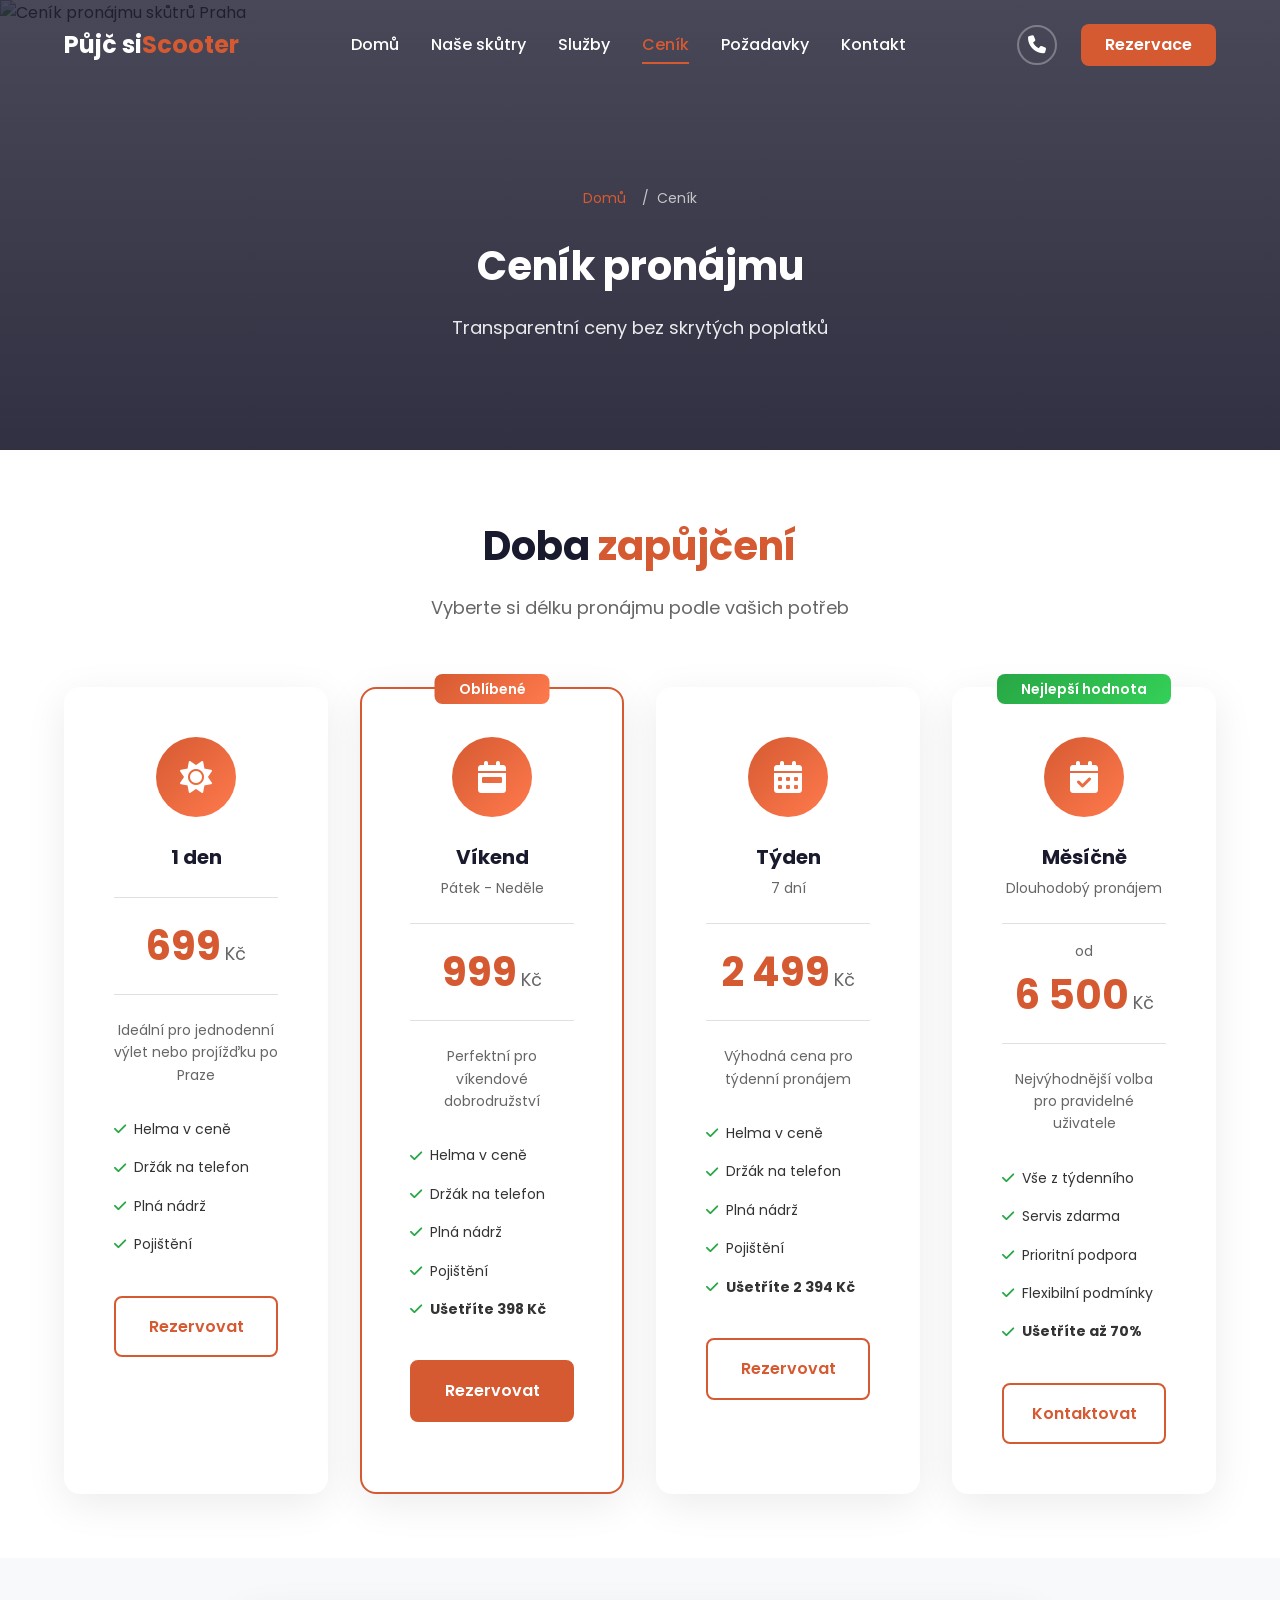
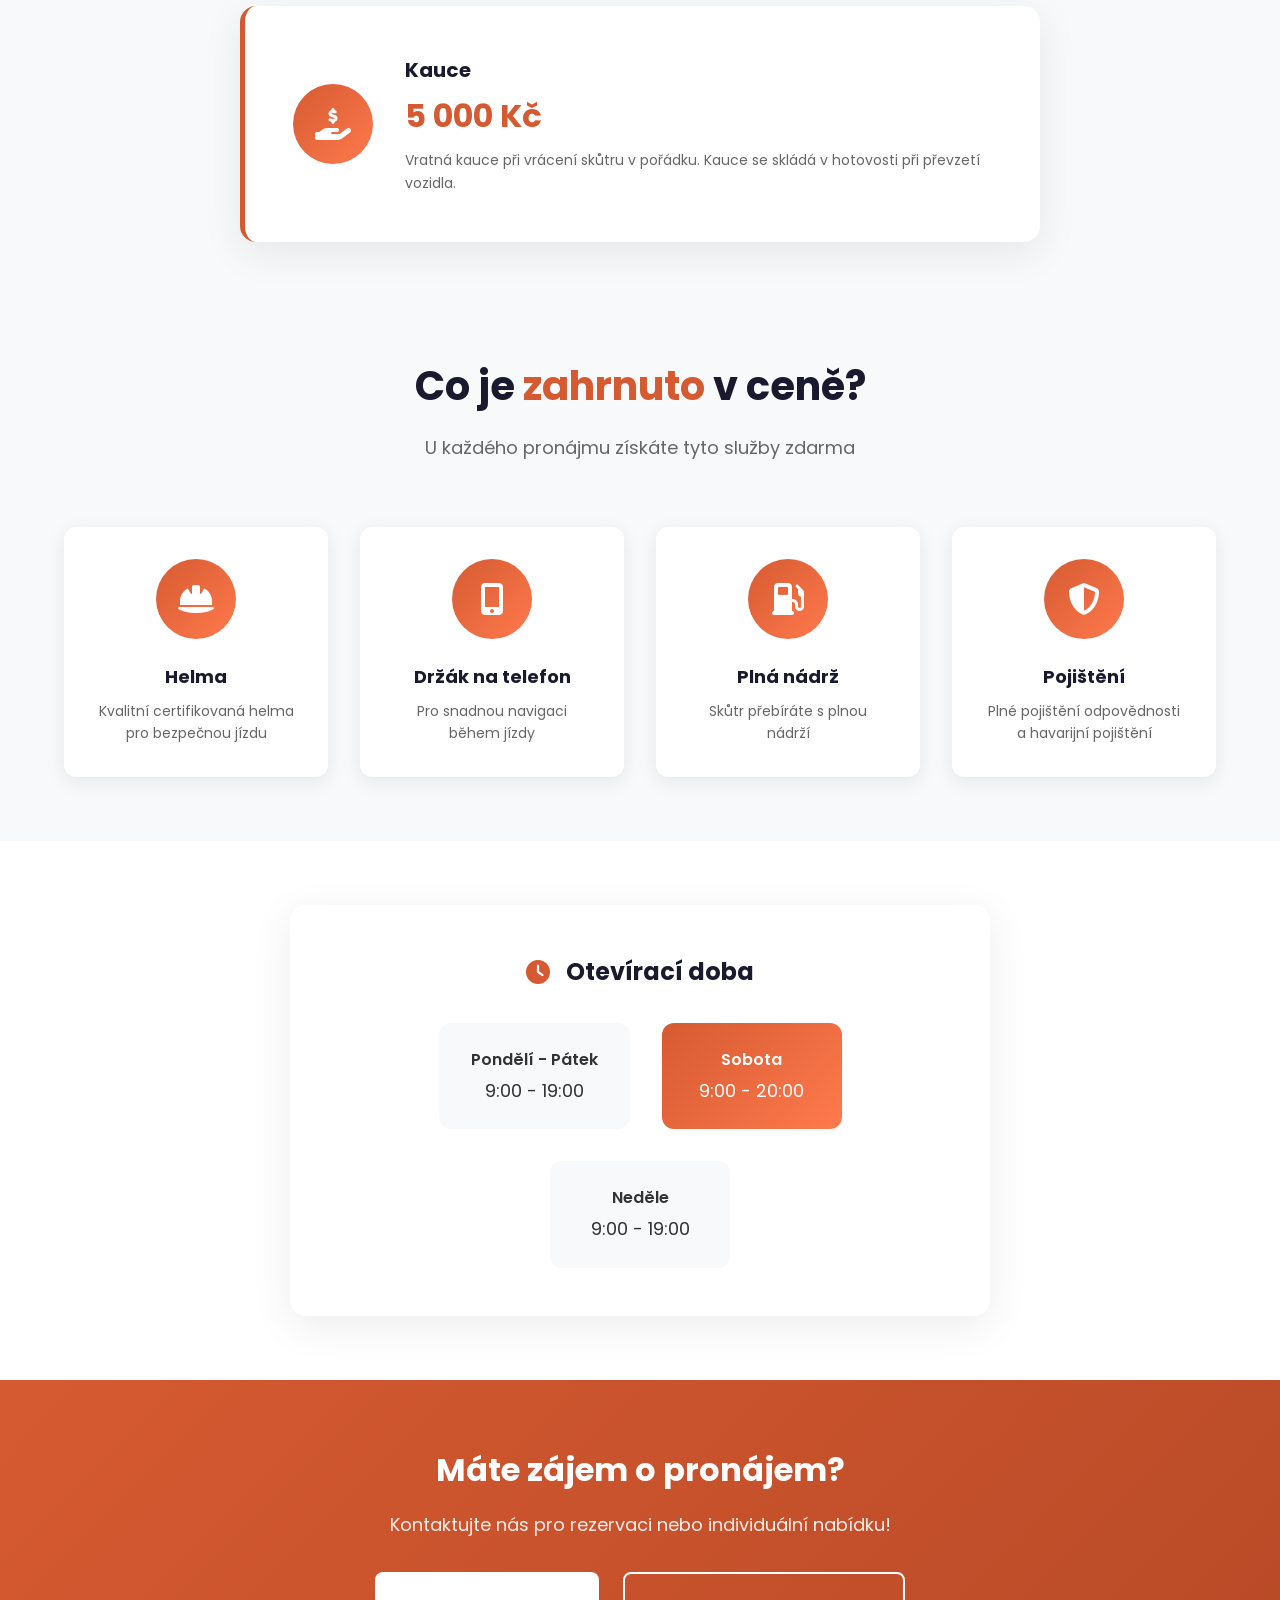
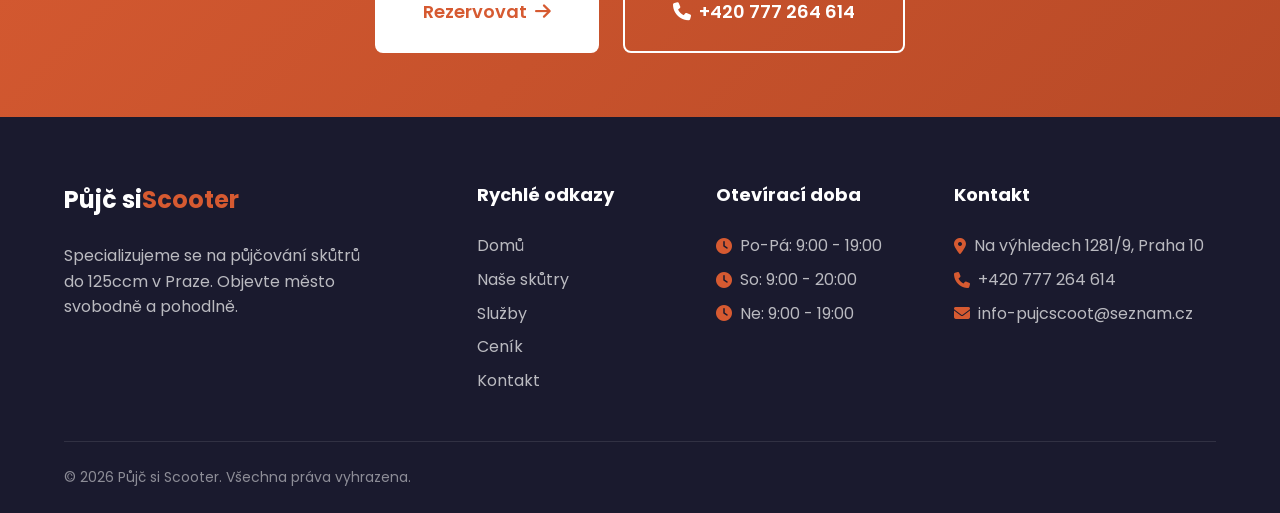
==== commit 6351da47: "Rename to Půjč si Scooter, unified footer with opening hours" ====
--- a/cenik.html
+++ b/cenik.html
@@ -5,17 +5,17 @@
     <meta name="viewport" content="width=device-width, initial-scale=1.0">
     
     <!-- SEO Meta Tags -->
-    <title>Ceník | Pronájem skůtrů Praha - Ceny od 699 Kč/den | Půjč Scoot</title>
+    <title>Ceník | Pronájem skůtrů Praha - Ceny od 699 Kč/den | Půjč si Scooter</title>
     <meta name="description" content="Ceník pronájmu skůtrů v Praze. 1 den 699 Kč, víkend 999 Kč, týden 2499 Kč. Helma, držák na telefon a plná nádrž v ceně. Kauce 5000 Kč vratná.">
     <meta name="keywords" content="ceník půjčovna skůtrů, cena pronájem skůtru Praha, kolik stojí půjčení skůtru, skůtr cena za den">
-    <meta name="author" content="Půjč Scoot">
+    <meta name="author" content="Půjč si Scooter">
     <meta name="robots" content="index, follow">
     <link rel="canonical" href="https://pujcscoot.cz/cenik.html">
     
     <!-- Open Graph / Facebook -->
     <meta property="og:type" content="website">
     <meta property="og:url" content="https://pujcscoot.cz/cenik.html">
-    <meta property="og:title" content="Ceník | Pronájem skůtrů Praha - Půjč Scoot">
+    <meta property="og:title" content="Ceník | Pronájem skůtrů Praha - Půjč si Scooter">
     <meta property="og:description" content="Ceník pronájmu skůtrů v Praze. Od 699 Kč/den. Helma a držák na telefon v ceně.">
     <meta property="og:image" content="https://images.pexels.com/photos/2549941/pexels-photo-2549941.jpeg">
     <meta property="og:locale" content="cs_CZ">
@@ -43,7 +43,7 @@
     {
         "@context": "https://schema.org",
         "@type": "OfferCatalog",
-        "name": "Ceník pronájmu skůtrů Půjč Scoot",
+        "name": "Ceník pronájmu skůtrů Půjč si Scooter",
         "itemListElement": [
             {
                 "@type": "Offer",
@@ -95,7 +95,7 @@
     <nav class="navbar scrolled" id="navbar">
         <div class="nav-container">
             <a href="index.html" class="logo">
-                <span class="logo-text">Půjč</span><span class="logo-highlight">Scoot</span>
+                <span class="logo-text">Půjč si </span><span class="logo-highlight">Scooter</span>
             </a>
             <ul class="nav-menu" id="navMenu">
                 <li><a href="index.html" class="nav-link">Domů</a></li>
@@ -347,7 +347,7 @@
             <div class="footer-content">
                 <div class="footer-brand">
                     <a href="index.html" class="logo">
-                        <span class="logo-text">Půjč</span><span class="logo-highlight">Scoot</span>
+                        <span class="logo-text">Půjč si </span><span class="logo-highlight">Scooter</span>
                     </a>
                     <p>Specializujeme se na půjčování skůtrů do 125ccm v Praze. Objevte město svobodně a pohodlně.</p>
                 </div>
@@ -375,7 +375,7 @@
                 </div>
             </div>
             <div class="footer-bottom">
-                <p>&copy; 2026 Půjč Scoot. Všechna práva vyhrazena.</p>
+                <p>&copy; 2026 Půjč si Scooter. Všechna práva vyhrazena.</p>
             </div>
         </div>
     </footer>
